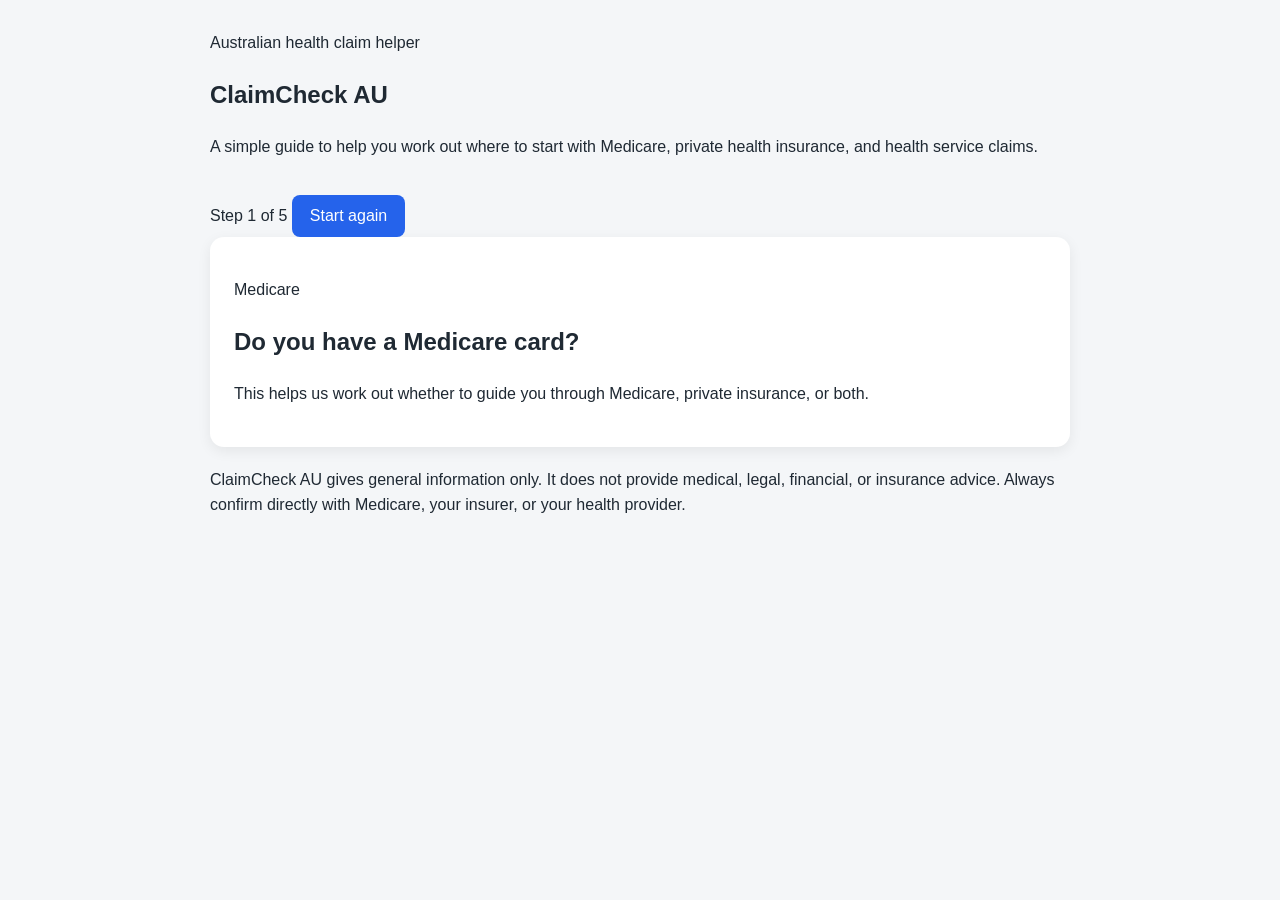
==== index.html @ 20dddccc "Refactor index.html structure and content" ====
<!DOCTYPE html>
<html lang="en">
<head>
  <meta charset="UTF-8" />
  <meta name="viewport" content="width=device-width, initial-scale=1.0" />

  <title>ClaimCheck AU</title>

  <link rel="stylesheet" href="style.css" />
</head>

<body>
  <main class="app">
    <section class="hero">
      <p class="tag">Australian health claim helper</p>
      <h1>ClaimCheck AU</h1>
      <p class="subtext">
        A simple guide to help you work out where to start with Medicare,
        private health insurance, and health service claims.
      </p>
    </section>

    <section class="progress-card">
      <div class="progress-top">
        <span id="stepLabel">Step 1 of 5</span>
        <button id="restartButton" class="text-button" type="button">Start again</button>
      </div>

      <div class="progress-bar">
        <div id="progressFill"></div>
      </div>
    </section>

    <section id="questionCard" class="card">
      <p id="questionEyebrow" class="eyebrow">Medicare</p>
      <h2 id="questionTitle">Do you have a Medicare card?</h2>
      <p id="questionHelp">
        This helps us work out whether to guide you through Medicare, private insurance, or both.
      </p>

      <div id="answerButtons" class="answer-grid"></div>

      <button id="backButton" class="secondary-button hidden" type="button">
        Back
      </button>
    </section>

    <section id="resultCard" class="card result-card hidden"></section>

    <section class="small-print">
      <p>
        ClaimCheck AU gives general information only. It does not provide medical,
        legal, financial, or insurance advice. Always confirm directly with Medicare,
        your insurer, or your health provider.
      </p>
    </section>
  </main>

  <script src="script.js"></script>
</body>
</html>
---- style.css ----
* {
  box-sizing: border-box;
}

body {
  margin: 0;
  font-family: Arial, sans-serif;
  background: #f4f6f8;
  color: #1f2933;
  line-height: 1.6;
}

header {
  background: #0f172a;
  color: white;
  padding: 40px 20px;
  text-align: center;
}

header h1 {
  margin: 0;
  font-size: 42px;
}

header p {
  margin-top: 10px;
  color: #cbd5e1;
}

main {
  max-width: 900px;
  margin: 30px auto;
  padding: 0 20px;
}

.card {
  background: white;
  padding: 24px;
  margin-bottom: 20px;
  border-radius: 14px;
  box-shadow: 0 4px 14px rgba(0, 0, 0, 0.07);
}

label {
  display: block;
  margin-top: 16px;
  font-weight: bold;
}

select {
  width: 100%;
  padding: 12px;
  margin-top: 6px;
  border: 1px solid #cbd5e1;
  border-radius: 8px;
  font-size: 16px;
}

button,
.button-link {
  display: inline-block;
  margin-top: 20px;
  background: #2563eb;
  color: white;
  padding: 12px 18px;
  border: none;
  border-radius: 8px;
  text-decoration: none;
  cursor: pointer;
  font-size: 16px;
}

button:hover,
.button-link:hover {
  background: #1d4ed8;
}

.hidden {
  display: none;
}

.warning {
  border-left: 5px solid #f59e0b;
}

.result-title {
  font-size: 24px;
  margin-top: 0;
}

.next-steps li {
  margin-bottom: 8px;
}

footer {
  text-align: center;
  padding: 20px;
  color: #64748b;
}
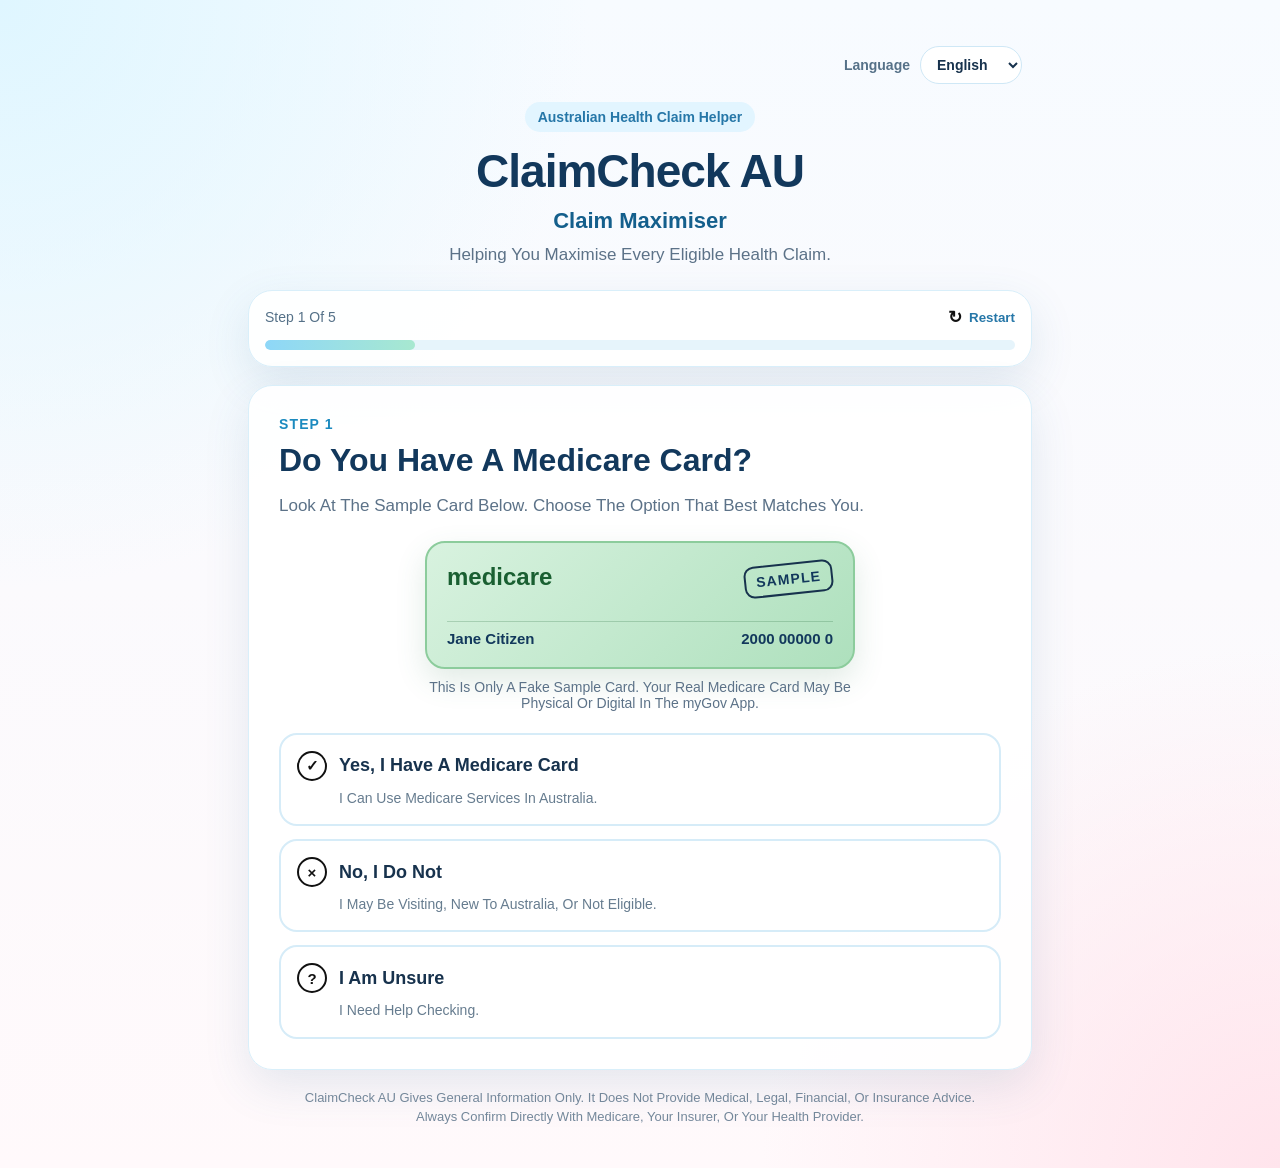
==== commit 38a4b3af: "improve homepage colours and layout" ====
--- a/index.html
+++ b/index.html
@@ -12,46 +12,60 @@
 <body>
   <main class="app">
     <section class="hero">
-      <p class="tag">Australian health claim helper</p>
+      <div class="language-row">
+        <label for="languageSelect" id="languageLabel">Language</label>
+        <select id="languageSelect" aria-label="Choose Language">
+          <option value="en">English</option>
+          <option value="zh">简体中文</option>
+        </select>
+      </div>
+
+      <p id="heroTag" class="tag">Australian Health Claim Helper</p>
       <h1>ClaimCheck AU</h1>
-      <p class="subtext">
-        A simple guide to help you work out where to start with Medicare,
-        private health insurance, and health service claims.
+      <p id="heroSlogan" class="slogan">Claim Maximiser</p>
+      <p id="heroSubtext" class="subtext">
+        Helping You Maximise Every Eligible Health Claim.
       </p>
     </section>
 
     <section class="progress-card">
       <div class="progress-top">
-        <span id="stepLabel">Step 1 of 5</span>
-        <button id="restartButton" class="text-button" type="button">Start again</button>
+        <span id="stepLabel">Step 1 Of 5</span>
+        <button id="restartButton" class="text-button icon-button" type="button">
+          <span class="button-icon" aria-hidden="true">↻</span>
+          <span id="restartText">Restart</span>
+        </button>
       </div>
 
-      <div class="progress-bar">
+      <div class="progress-bar" aria-hidden="true">
         <div id="progressFill"></div>
       </div>
     </section>
 
     <section id="questionCard" class="card">
-      <p id="questionEyebrow" class="eyebrow">Medicare</p>
-      <h2 id="questionTitle">Do you have a Medicare card?</h2>
+      <p id="questionEyebrow" class="eyebrow">Step 1</p>
+      <h2 id="questionTitle">Do You Have A Medicare Card?</h2>
       <p id="questionHelp">
-        This helps us work out whether to guide you through Medicare, private insurance, or both.
+        This Helps Us Work Out Whether To Guide You Through Medicare, Private Insurance, Or Both.
       </p>
+
+      <div id="questionVisual" class="question-visual hidden"></div>
 
       <div id="answerButtons" class="answer-grid"></div>
 
-      <button id="backButton" class="secondary-button hidden" type="button">
-        Back
+      <button id="backButton" class="secondary-button icon-button hidden" type="button">
+        <span class="button-icon" aria-hidden="true">←</span>
+        <span id="backText">Back</span>
       </button>
     </section>
 
     <section id="resultCard" class="card result-card hidden"></section>
 
     <section class="small-print">
-      <p>
-        ClaimCheck AU gives general information only. It does not provide medical,
-        legal, financial, or insurance advice. Always confirm directly with Medicare,
-        your insurer, or your health provider.
+      <p id="smallPrintText">
+        ClaimCheck AU Gives General Information Only. It Does Not Provide Medical,
+        Legal, Financial, Or Insurance Advice. Always Confirm Directly With Medicare,
+        Your Insurer, Or Your Health Provider.
       </p>
     </section>
   </main>
--- a/style.css
+++ b/style.css
@@ -4,96 +4,409 @@
 
 body {
   margin: 0;
-  font-family: Arial, sans-serif;
-  background: #f4f6f8;
-  color: #1f2933;
-  line-height: 1.6;
-}
-
-header {
-  background: #0f172a;
-  color: white;
-  padding: 40px 20px;
+  font-family: Arial, Helvetica, sans-serif;
+  background:
+    radial-gradient(circle at top left, #dff6ff 0, transparent 34%),
+    radial-gradient(circle at bottom right, #ffe4ec 0, transparent 30%),
+    linear-gradient(180deg, #f7fbff 0%, #fff9fb 100%);
+  color: #17324d;
+  min-height: 100vh;
+}
+
+.app {
+  width: 100%;
+  max-width: 820px;
+  margin: 0 auto;
+  padding: 28px 18px;
+}
+
+.hero {
   text-align: center;
-}
-
-header h1 {
+  padding: 18px 10px 22px;
+}
+
+.language-row {
+  display: flex;
+  justify-content: flex-end;
+  align-items: center;
+  gap: 10px;
+  margin-bottom: 18px;
+  color: #557188;
+  font-size: 14px;
+  font-weight: 700;
+}
+
+#languageSelect {
+  border: 1px solid #cfe8f6;
+  border-radius: 999px;
+  background: #ffffff;
+  color: #17324d;
+  padding: 9px 12px;
+  font-size: 14px;
+  font-weight: 700;
+}
+
+.tag {
+  display: inline-block;
+  margin: 0 0 12px;
+  padding: 7px 13px;
+  border-radius: 999px;
+  background: #e2f5ff;
+  color: #2677a8;
+  font-size: 14px;
+  font-weight: 700;
+}
+
+h1 {
   margin: 0;
-  font-size: 42px;
-}
-
-header p {
-  margin-top: 10px;
-  color: #cbd5e1;
-}
-
-main {
-  max-width: 900px;
-  margin: 30px auto;
-  padding: 0 20px;
-}
-
+  font-size: 46px;
+  letter-spacing: -1px;
+  color: #12385c;
+}
+
+.slogan {
+  margin: 10px 0 0;
+  color: #145f8c;
+  font-size: 22px;
+  font-weight: 800;
+}
+
+.subtext {
+  max-width: 580px;
+  margin: 8px auto 0;
+  color: #5c7288;
+  font-size: 17px;
+  line-height: 1.5;
+}
+
+.progress-card,
 .card {
-  background: white;
-  padding: 24px;
-  margin-bottom: 20px;
+  background: rgba(255, 255, 255, 0.94);
+  border: 1px solid #d9effa;
+  border-radius: 24px;
+  box-shadow: 0 16px 45px rgba(55, 112, 145, 0.13);
+}
+
+.progress-card {
+  padding: 16px;
+  margin-bottom: 18px;
+}
+
+.progress-top {
+  display: flex;
+  justify-content: space-between;
+  align-items: center;
+  gap: 12px;
+  margin-bottom: 12px;
+  color: #557188;
+  font-size: 14px;
+}
+
+.progress-bar {
+  width: 100%;
+  height: 10px;
+  border-radius: 999px;
+  background: #e6f4fb;
+  overflow: hidden;
+}
+
+#progressFill {
+  width: 20%;
+  height: 100%;
+  border-radius: 999px;
+  background: linear-gradient(90deg, #8ed7f8, #a7e8d0);
+  transition: width 0.25s ease;
+}
+
+.card {
+  padding: 30px;
+}
+
+.eyebrow {
+  margin: 0 0 10px;
+  color: #1b8abf;
+  font-size: 14px;
+  font-weight: 800;
+  text-transform: uppercase;
+  letter-spacing: 0.08em;
+}
+
+h2 {
+  margin: 0;
+  color: #12385c;
+  font-size: 32px;
+  line-height: 1.18;
+}
+
+#questionHelp {
+  margin: 14px 0 22px;
+  color: #5c7288;
+  font-size: 17px;
+  line-height: 1.5;
+}
+
+.question-visual {
+  margin: 0 0 22px;
+}
+
+.medicare-sample-card {
+  width: 100%;
+  max-width: 430px;
+  margin: 0 auto;
+  padding: 20px;
+  border-radius: 20px;
+  background: linear-gradient(135deg, #d8f2df 0%, #aee0bd 100%);
+  border: 2px solid #8ccc9c;
+  color: #12385c;
+  box-shadow: 0 12px 30px rgba(69, 130, 91, 0.16);
+}
+
+.medicare-card-top {
+  display: flex;
+  justify-content: space-between;
+  align-items: flex-start;
+  gap: 16px;
+  margin-bottom: 26px;
+}
+
+.medicare-card-title {
+  margin: 0;
+  font-size: 24px;
+  font-weight: 900;
+  color: #195f31;
+}
+
+.sample-stamp {
+  border: 2px solid #17324d;
+  border-radius: 10px;
+  padding: 6px 10px;
+  font-size: 14px;
+  font-weight: 900;
+  letter-spacing: 0.08em;
+  transform: rotate(-6deg);
+}
+
+.medicare-card-line {
+  display: flex;
+  justify-content: space-between;
+  gap: 16px;
+  padding-top: 8px;
+  border-top: 1px solid rgba(25, 95, 49, 0.22);
+  font-size: 15px;
+  font-weight: 800;
+}
+
+.visual-caption {
+  max-width: 430px;
+  margin: 10px auto 0;
+  color: #5c7288;
+  font-size: 14px;
+  text-align: center;
+}
+
+.answer-grid {
+  display: grid;
+  gap: 13px;
+}
+
+.answer-button {
+  width: 100%;
+  border: 2px solid #d6ecf8;
+  background: #ffffff;
+  color: #17324d;
+  padding: 16px;
+  border-radius: 18px;
+  font-size: 18px;
+  font-weight: 800;
+  text-align: left;
+  cursor: pointer;
+  transition: transform 0.15s ease, border-color 0.15s ease, background 0.15s ease;
+}
+
+.answer-button:hover {
+  transform: translateY(-1px);
+  border-color: #8ed7f8;
+  background: #f0fbff;
+}
+
+.answer-main {
+  display: flex;
+  align-items: center;
+  gap: 12px;
+}
+
+.answer-detail {
+  display: block;
+  margin: 7px 0 0 42px;
+  color: #667c8f;
+  font-size: 14px;
+  font-weight: 400;
+  line-height: 1.45;
+}
+
+.icon-circle,
+.logo-badge {
+  flex: 0 0 auto;
+  display: inline-flex;
+  align-items: center;
+  justify-content: center;
+  width: 30px;
+  height: 30px;
+  border: 2px solid #111111;
+  border-radius: 999px;
+  color: #111111;
+  background: #ffffff;
+  font-size: 15px;
+  font-weight: 900;
+  line-height: 1;
+}
+
+.logo-badge {
+  width: 42px;
+  border-radius: 12px;
+  font-size: 12px;
+  letter-spacing: 0.02em;
+}
+
+.secondary-button,
+.text-button,
+.primary-link {
+  border: none;
+  cursor: pointer;
+  font-weight: 800;
+}
+
+.icon-button {
+  display: inline-flex;
+  align-items: center;
+  gap: 7px;
+}
+
+.button-icon {
+  color: #111111;
+  font-size: 17px;
+  font-weight: 900;
+}
+
+.secondary-button {
+  margin-top: 22px;
+  padding: 12px 18px;
   border-radius: 14px;
-  box-shadow: 0 4px 14px rgba(0, 0, 0, 0.07);
-}
-
-label {
-  display: block;
-  margin-top: 16px;
-  font-weight: bold;
-}
-
-select {
-  width: 100%;
-  padding: 12px;
-  margin-top: 6px;
-  border: 1px solid #cbd5e1;
-  border-radius: 8px;
-  font-size: 16px;
-}
-
-button,
-.button-link {
-  display: inline-block;
+  background: #eef8fd;
+  color: #2677a8;
+}
+
+.text-button {
+  background: transparent;
+  color: #2677a8;
+  padding: 0;
+}
+
+.result-card h2 {
+  margin-bottom: 12px;
+}
+
+.result-card h3 {
+  margin-top: 24px;
+  color: #12385c;
+}
+
+.result-card p {
+  color: #526b82;
+  font-size: 17px;
+  line-height: 1.5;
+}
+
+.result-list {
+  padding-left: 20px;
+  color: #526b82;
+  font-size: 17px;
+  line-height: 1.5;
+}
+
+.result-list li {
+  margin-bottom: 9px;
+}
+
+.primary-link {
+  display: inline-flex;
+  align-items: center;
+  gap: 8px;
+  margin-top: 12px;
+  padding: 14px 18px;
+  border-radius: 14px;
+  background: #ffccd9;
+  color: #7a2038;
+  text-decoration: none;
+}
+
+.primary-link.blue {
+  background: #d9f2ff;
+  color: #155d85;
+}
+
+.primary-link.green {
+  background: #dff8ec;
+  color: #176742;
+}
+
+.notice {
   margin-top: 20px;
-  background: #2563eb;
-  color: white;
-  padding: 12px 18px;
-  border: none;
-  border-radius: 8px;
-  text-decoration: none;
-  cursor: pointer;
-  font-size: 16px;
-}
-
-button:hover,
-.button-link:hover {
-  background: #1d4ed8;
+  padding: 16px;
+  border-radius: 16px;
+  background: #fff7dc;
+  color: #725d13;
+  line-height: 1.5;
+}
+
+.notice strong {
+  color: #594707;
 }
 
 .hidden {
   display: none;
 }
 
-.warning {
-  border-left: 5px solid #f59e0b;
-}
-
-.result-title {
-  font-size: 24px;
-  margin-top: 0;
-}
-
-.next-steps li {
-  margin-bottom: 8px;
-}
-
-footer {
+.small-print {
+  max-width: 680px;
+  margin: 18px auto 0;
   text-align: center;
-  padding: 20px;
-  color: #64748b;
-}
+  color: #73879a;
+  font-size: 13px;
+  line-height: 1.5;
+}
+
+@media (max-width: 560px) {
+  .app {
+    padding: 20px 14px;
+  }
+
+  .language-row {
+    justify-content: center;
+  }
+
+  h1 {
+    font-size: 36px;
+  }
+
+  h2 {
+    font-size: 27px;
+  }
+
+  .card {
+    padding: 24px;
+  }
+
+  .answer-button {
+    font-size: 16px;
+  }
+
+  .answer-detail {
+    margin-left: 0;
+  }
+
+  .medicare-card-line {
+    flex-direction: column;
+    gap: 6px;
+  }
+}
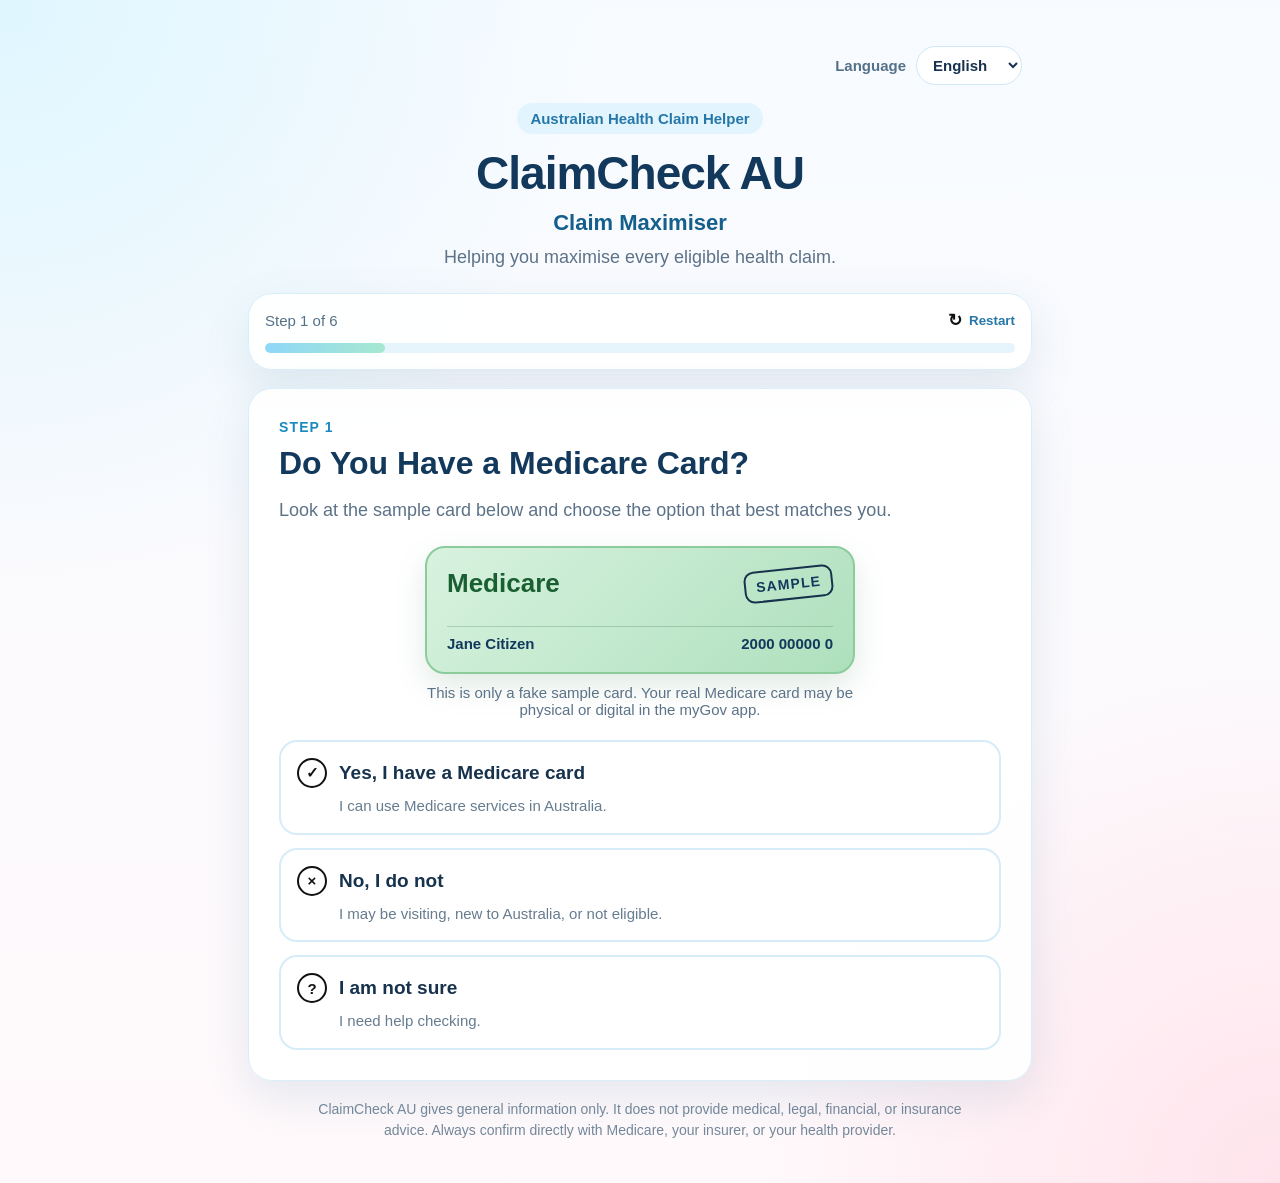
==== commit bc278f37: "Version 4 - Corrected Images" ====
--- a/index.html
+++ b/index.html
@@ -14,9 +14,13 @@
     <section class="hero">
       <div class="language-row">
         <label for="languageSelect" id="languageLabel">Language</label>
-        <select id="languageSelect" aria-label="Choose Language">
+        <select id="languageSelect" aria-label="Choose language">
           <option value="en">English</option>
-          <option value="zh">简体中文</option>
+          <option value="zhHans">简体中文</option>
+          <option value="zhHant">繁體中文</option>
+          <option value="ar">العربية</option>
+          <option value="tr">Türkçe</option>
+          <option value="hi">हिन्दी</option>
         </select>
       </div>
 
@@ -24,13 +28,13 @@
       <h1>ClaimCheck AU</h1>
       <p id="heroSlogan" class="slogan">Claim Maximiser</p>
       <p id="heroSubtext" class="subtext">
-        Helping You Maximise Every Eligible Health Claim.
+        Helping you maximise every eligible health claim.
       </p>
     </section>
 
     <section class="progress-card">
       <div class="progress-top">
-        <span id="stepLabel">Step 1 Of 5</span>
+        <span id="stepLabel">Step 1 of 6</span>
         <button id="restartButton" class="text-button icon-button" type="button">
           <span class="button-icon" aria-hidden="true">↻</span>
           <span id="restartText">Restart</span>
@@ -44,9 +48,9 @@
 
     <section id="questionCard" class="card">
       <p id="questionEyebrow" class="eyebrow">Step 1</p>
-      <h2 id="questionTitle">Do You Have A Medicare Card?</h2>
+      <h2 id="questionTitle">Do You Have a Medicare Card?</h2>
       <p id="questionHelp">
-        This Helps Us Work Out Whether To Guide You Through Medicare, Private Insurance, Or Both.
+        Look at the sample card below and choose the option that best matches you.
       </p>
 
       <div id="questionVisual" class="question-visual hidden"></div>
@@ -63,9 +67,9 @@
 
     <section class="small-print">
       <p id="smallPrintText">
-        ClaimCheck AU Gives General Information Only. It Does Not Provide Medical,
-        Legal, Financial, Or Insurance Advice. Always Confirm Directly With Medicare,
-        Your Insurer, Or Your Health Provider.
+        ClaimCheck AU gives general information only. It does not provide medical,
+        legal, financial, or insurance advice. Always confirm directly with Medicare,
+        your insurer, or your health provider.
       </p>
     </section>
   </main>
--- a/style.css
+++ b/style.css
@@ -4,7 +4,7 @@
 
 body {
   margin: 0;
-  font-family: Arial, Helvetica, sans-serif;
+  font-family: Calibri, Arial, Helvetica, sans-serif;
   background:
     radial-gradient(circle at top left, #dff6ff 0, transparent 34%),
     radial-gradient(circle at bottom right, #ffe4ec 0, transparent 30%),
@@ -13,6 +13,10 @@
   min-height: 100vh;
 }
 
+body.rtl {
+  direction: rtl;
+}
+
 .app {
   width: 100%;
   max-width: 820px;
@@ -32,8 +36,12 @@
   gap: 10px;
   margin-bottom: 18px;
   color: #557188;
-  font-size: 14px;
+  font-size: 15px;
   font-weight: 700;
+}
+
+body.rtl .language-row {
+  justify-content: flex-start;
 }
 
 #languageSelect {
@@ -42,8 +50,9 @@
   background: #ffffff;
   color: #17324d;
   padding: 9px 12px;
-  font-size: 14px;
+  font-size: 15px;
   font-weight: 700;
+  font-family: Calibri, Arial, Helvetica, sans-serif;
 }
 
 .tag {
@@ -53,7 +62,7 @@
   border-radius: 999px;
   background: #e2f5ff;
   color: #2677a8;
-  font-size: 14px;
+  font-size: 15px;
   font-weight: 700;
 }
 
@@ -75,7 +84,7 @@
   max-width: 580px;
   margin: 8px auto 0;
   color: #5c7288;
-  font-size: 17px;
+  font-size: 18px;
   line-height: 1.5;
 }
 
@@ -99,7 +108,7 @@
   gap: 12px;
   margin-bottom: 12px;
   color: #557188;
-  font-size: 14px;
+  font-size: 15px;
 }
 
 .progress-bar {
@@ -111,7 +120,7 @@
 }
 
 #progressFill {
-  width: 20%;
+  width: 16%;
   height: 100%;
   border-radius: 999px;
   background: linear-gradient(90deg, #8ed7f8, #a7e8d0);
@@ -141,7 +150,7 @@
 #questionHelp {
   margin: 14px 0 22px;
   color: #5c7288;
-  font-size: 17px;
+  font-size: 18px;
   line-height: 1.5;
 }
 
@@ -171,7 +180,7 @@
 
 .medicare-card-title {
   margin: 0;
-  font-size: 24px;
+  font-size: 26px;
   font-weight: 900;
   color: #195f31;
 }
@@ -200,7 +209,7 @@
   max-width: 430px;
   margin: 10px auto 0;
   color: #5c7288;
-  font-size: 14px;
+  font-size: 15px;
   text-align: center;
 }
 
@@ -216,11 +225,16 @@
   color: #17324d;
   padding: 16px;
   border-radius: 18px;
-  font-size: 18px;
+  font-size: 19px;
   font-weight: 800;
   text-align: left;
   cursor: pointer;
+  font-family: Calibri, Arial, Helvetica, sans-serif;
   transition: transform 0.15s ease, border-color 0.15s ease, background 0.15s ease;
+}
+
+body.rtl .answer-button {
+  text-align: right;
 }
 
 .answer-button:hover {
@@ -235,17 +249,25 @@
   gap: 12px;
 }
 
+body.rtl .answer-main {
+  flex-direction: row-reverse;
+}
+
 .answer-detail {
   display: block;
   margin: 7px 0 0 42px;
   color: #667c8f;
-  font-size: 14px;
+  font-size: 15px;
   font-weight: 400;
   line-height: 1.45;
 }
 
+body.rtl .answer-detail {
+  margin: 7px 42px 0 0;
+}
+
 .icon-circle,
-.logo-badge {
+.logo-fallback {
   flex: 0 0 auto;
   display: inline-flex;
   align-items: center;
@@ -261,9 +283,31 @@
   line-height: 1;
 }
 
-.logo-badge {
-  width: 42px;
+.logo-wrap {
+  flex: 0 0 auto;
+  width: 64px;
+  height: 40px;
+  border: 1px solid #111111;
   border-radius: 12px;
+  background: #ffffff;
+  display: inline-flex;
+  align-items: center;
+  justify-content: center;
+  overflow: hidden;
+}
+
+.insurer-logo {
+  max-width: 54px;
+  max-height: 28px;
+  object-fit: contain;
+  display: block;
+}
+
+.logo-fallback {
+  width: 100%;
+  height: 100%;
+  border: none;
+  border-radius: 0;
   font-size: 12px;
   letter-spacing: 0.02em;
 }
@@ -274,6 +318,7 @@
   border: none;
   cursor: pointer;
   font-weight: 800;
+  font-family: Calibri, Arial, Helvetica, sans-serif;
 }
 
 .icon-button {
@@ -313,15 +358,20 @@
 
 .result-card p {
   color: #526b82;
-  font-size: 17px;
+  font-size: 18px;
   line-height: 1.5;
 }
 
 .result-list {
   padding-left: 20px;
   color: #526b82;
-  font-size: 17px;
-  line-height: 1.5;
+  font-size: 18px;
+  line-height: 1.5;
+}
+
+body.rtl .result-list {
+  padding-left: 0;
+  padding-right: 20px;
 }
 
 .result-list li {
@@ -357,6 +407,7 @@
   background: #fff7dc;
   color: #725d13;
   line-height: 1.5;
+  font-size: 17px;
 }
 
 .notice strong {
@@ -372,7 +423,7 @@
   margin: 18px auto 0;
   text-align: center;
   color: #73879a;
-  font-size: 13px;
+  font-size: 14px;
   line-height: 1.5;
 }
 
@@ -385,6 +436,10 @@
     justify-content: center;
   }
 
+  body.rtl .language-row {
+    justify-content: center;
+  }
+
   h1 {
     font-size: 36px;
   }
@@ -398,11 +453,13 @@
   }
 
   .answer-button {
-    font-size: 16px;
-  }
-
-  .answer-detail {
+    font-size: 17px;
+  }
+
+  .answer-detail,
+  body.rtl .answer-detail {
     margin-left: 0;
+    margin-right: 0;
   }
 
   .medicare-card-line {
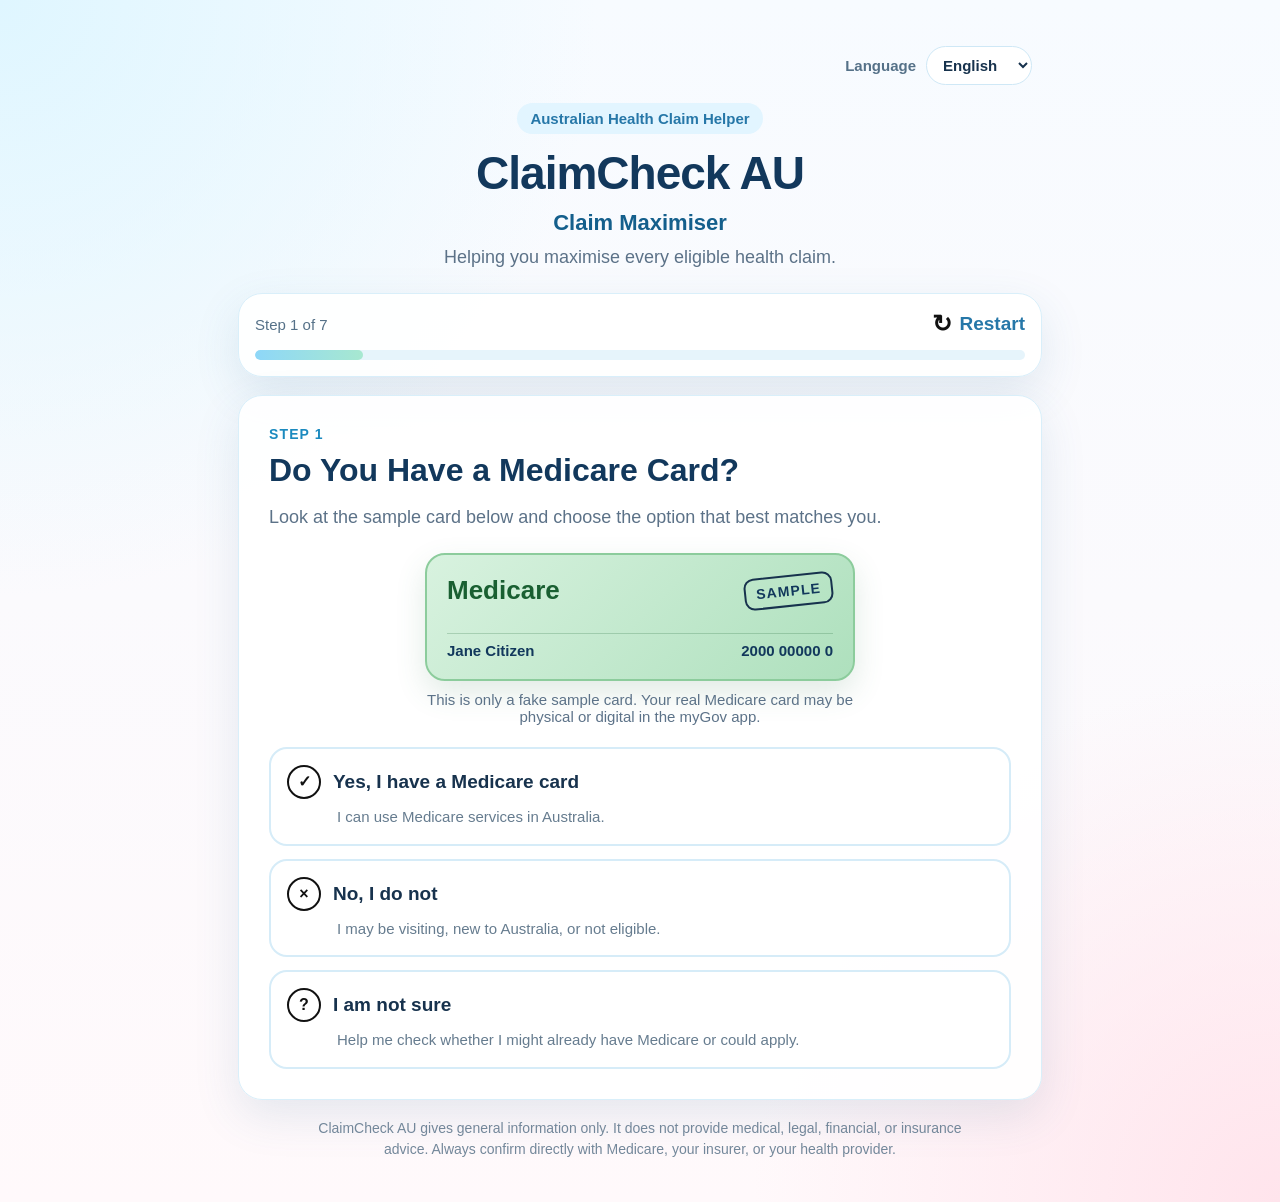
==== commit de5b7085: "Fix claim helper flow and translation logic" ====
--- a/index.html
+++ b/index.html
@@ -34,7 +34,7 @@
 
     <section class="progress-card">
       <div class="progress-top">
-        <span id="stepLabel">Step 1 of 6</span>
+        <span id="stepLabel">Step 1 of 7</span>
         <button id="restartButton" class="text-button icon-button" type="button">
           <span class="button-icon" aria-hidden="true">↻</span>
           <span id="restartText">Restart</span>
@@ -54,7 +54,6 @@
       </p>
 
       <div id="questionVisual" class="question-visual hidden"></div>
-
       <div id="answerButtons" class="answer-grid"></div>
 
       <button id="backButton" class="secondary-button icon-button hidden" type="button">
--- a/style.css
+++ b/style.css
@@ -19,7 +19,7 @@
 
 .app {
   width: 100%;
-  max-width: 820px;
+  max-width: 840px;
   margin: 0 auto;
   padding: 28px 18px;
 }
@@ -120,7 +120,7 @@
 }
 
 #progressFill {
-  width: 16%;
+  width: 14%;
   height: 100%;
   border-radius: 999px;
   background: linear-gradient(90deg, #8ed7f8, #a7e8d0);
@@ -255,7 +255,7 @@
 
 .answer-detail {
   display: block;
-  margin: 7px 0 0 42px;
+  margin: 7px 0 0 50px;
   color: #667c8f;
   font-size: 15px;
   font-weight: 400;
@@ -263,7 +263,7 @@
 }
 
 body.rtl .answer-detail {
-  margin: 7px 42px 0 0;
+  margin: 7px 50px 0 0;
 }
 
 .icon-circle,
@@ -272,21 +272,22 @@
   display: inline-flex;
   align-items: center;
   justify-content: center;
-  width: 30px;
-  height: 30px;
+  width: 34px;
+  height: 34px;
   border: 2px solid #111111;
   border-radius: 999px;
   color: #111111;
   background: #ffffff;
-  font-size: 15px;
+  font-size: 16px;
   font-weight: 900;
   line-height: 1;
 }
 
-.logo-wrap {
+.logo-wrap,
+.service-icon-wrap {
   flex: 0 0 auto;
-  width: 64px;
-  height: 40px;
+  width: 72px;
+  height: 44px;
   border: 1px solid #111111;
   border-radius: 12px;
   background: #ffffff;
@@ -296,9 +297,22 @@
   overflow: hidden;
 }
 
+.service-icon-wrap {
+  width: 44px;
+  height: 44px;
+  border-radius: 999px;
+}
+
 .insurer-logo {
-  max-width: 54px;
-  max-height: 28px;
+  max-width: 62px;
+  max-height: 32px;
+  object-fit: contain;
+  display: block;
+}
+
+.service-icon-img {
+  width: 28px;
+  height: 28px;
   object-fit: contain;
   display: block;
 }
@@ -312,6 +326,11 @@
   letter-spacing: 0.02em;
 }
 
+.service-icon-wrap .logo-fallback {
+  border-radius: 999px;
+  font-size: 16px;
+}
+
 .secondary-button,
 .text-button,
 .primary-link {
@@ -324,27 +343,29 @@
 .icon-button {
   display: inline-flex;
   align-items: center;
-  gap: 7px;
+  gap: 8px;
 }
 
 .button-icon {
   color: #111111;
-  font-size: 17px;
+  font-size: 24px;
   font-weight: 900;
 }
 
 .secondary-button {
   margin-top: 22px;
-  padding: 12px 18px;
+  padding: 13px 20px;
   border-radius: 14px;
   background: #eef8fd;
   color: #2677a8;
+  font-size: 20px;
 }
 
 .text-button {
   background: transparent;
   color: #2677a8;
   padding: 0;
+  font-size: 19px;
 }
 
 .result-card h2 {
@@ -388,6 +409,7 @@
   background: #ffccd9;
   color: #7a2038;
   text-decoration: none;
+  font-size: 18px;
 }
 
 .primary-link.blue {
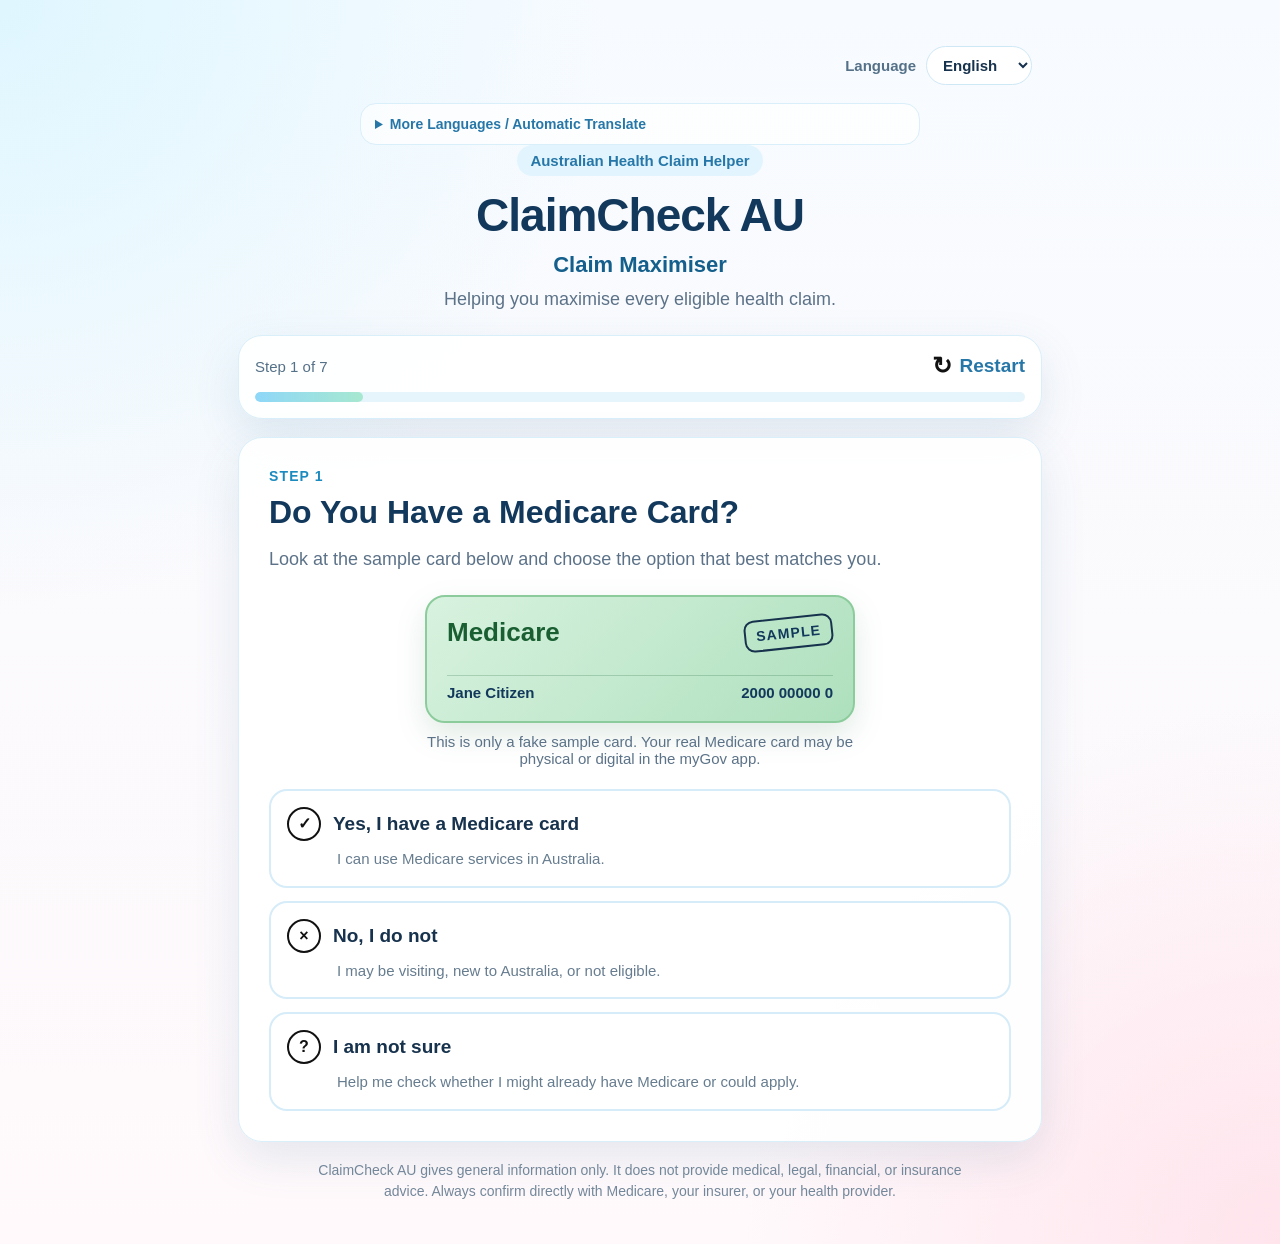
==== commit 79baf009: "Add health service icons and update claim helper" ====
--- a/index.html
+++ b/index.html
@@ -23,6 +23,14 @@
           <option value="hi">हिन्दी</option>
         </select>
       </div>
+
+      <details class="auto-translate-box">
+        <summary>More Languages / Automatic Translate</summary>
+        <div id="googleTranslateElement" class="google-translate-element"></div>
+        <p class="auto-translate-note">
+          Optional. This uses Google's website translation widget for extra languages. For important health guidance, always confirm with the official link.
+        </p>
+      </details>
 
       <p id="heroTag" class="tag">Australian Health Claim Helper</p>
       <h1>ClaimCheck AU</h1>
@@ -74,5 +82,20 @@
   </main>
 
   <script src="script.js"></script>
+  <script>
+    function googleTranslateElementInit() {
+      if (window.google && window.google.translate) {
+        new window.google.translate.TranslateElement(
+          {
+            pageLanguage: "en",
+            includedLanguages: "en,zh-CN,zh-TW,ar,tr,hi,vi,ko,el,it,es,fr,id,ms,th,ja",
+            layout: window.google.translate.TranslateElement.InlineLayout.SIMPLE
+          },
+          "googleTranslateElement"
+        );
+      }
+    }
+  </script>
+  <script src="https://translate.google.com/translate_a/element.js?cb=googleTranslateElementInit"></script>
 </body>
 </html>
--- a/style.css
+++ b/style.css
@@ -489,3 +489,64 @@
     gap: 6px;
   }
 }
+
+.flag-wrap {
+  flex: 0 0 auto;
+  width: 56px;
+  height: 38px;
+  border: 1px solid #111111;
+  border-radius: 10px;
+  background: #ffffff;
+  display: inline-flex;
+  align-items: center;
+  justify-content: center;
+  overflow: hidden;
+}
+
+.flag-icon-img {
+  width: 100%;
+  height: 100%;
+  object-fit: cover;
+  display: block;
+}
+
+.flag-wrap .logo-fallback {
+  font-size: 13px;
+}
+
+.result-actions {
+  margin-top: 24px;
+}
+
+.auto-translate-box {
+  max-width: 560px;
+  margin: 14px auto 0;
+  padding: 12px 14px;
+  border: 1px solid #d9effa;
+  border-radius: 16px;
+  background: rgba(255, 255, 255, 0.72);
+  color: #557188;
+  font-size: 14px;
+  text-align: left;
+}
+
+body.rtl .auto-translate-box {
+  text-align: right;
+}
+
+.auto-translate-box summary {
+  cursor: pointer;
+  font-weight: 800;
+  color: #2677a8;
+}
+
+.google-translate-element {
+  margin-top: 10px;
+}
+
+.auto-translate-note {
+  margin: 8px 0 0;
+  color: #73879a;
+  font-size: 13px;
+  line-height: 1.35;
+}
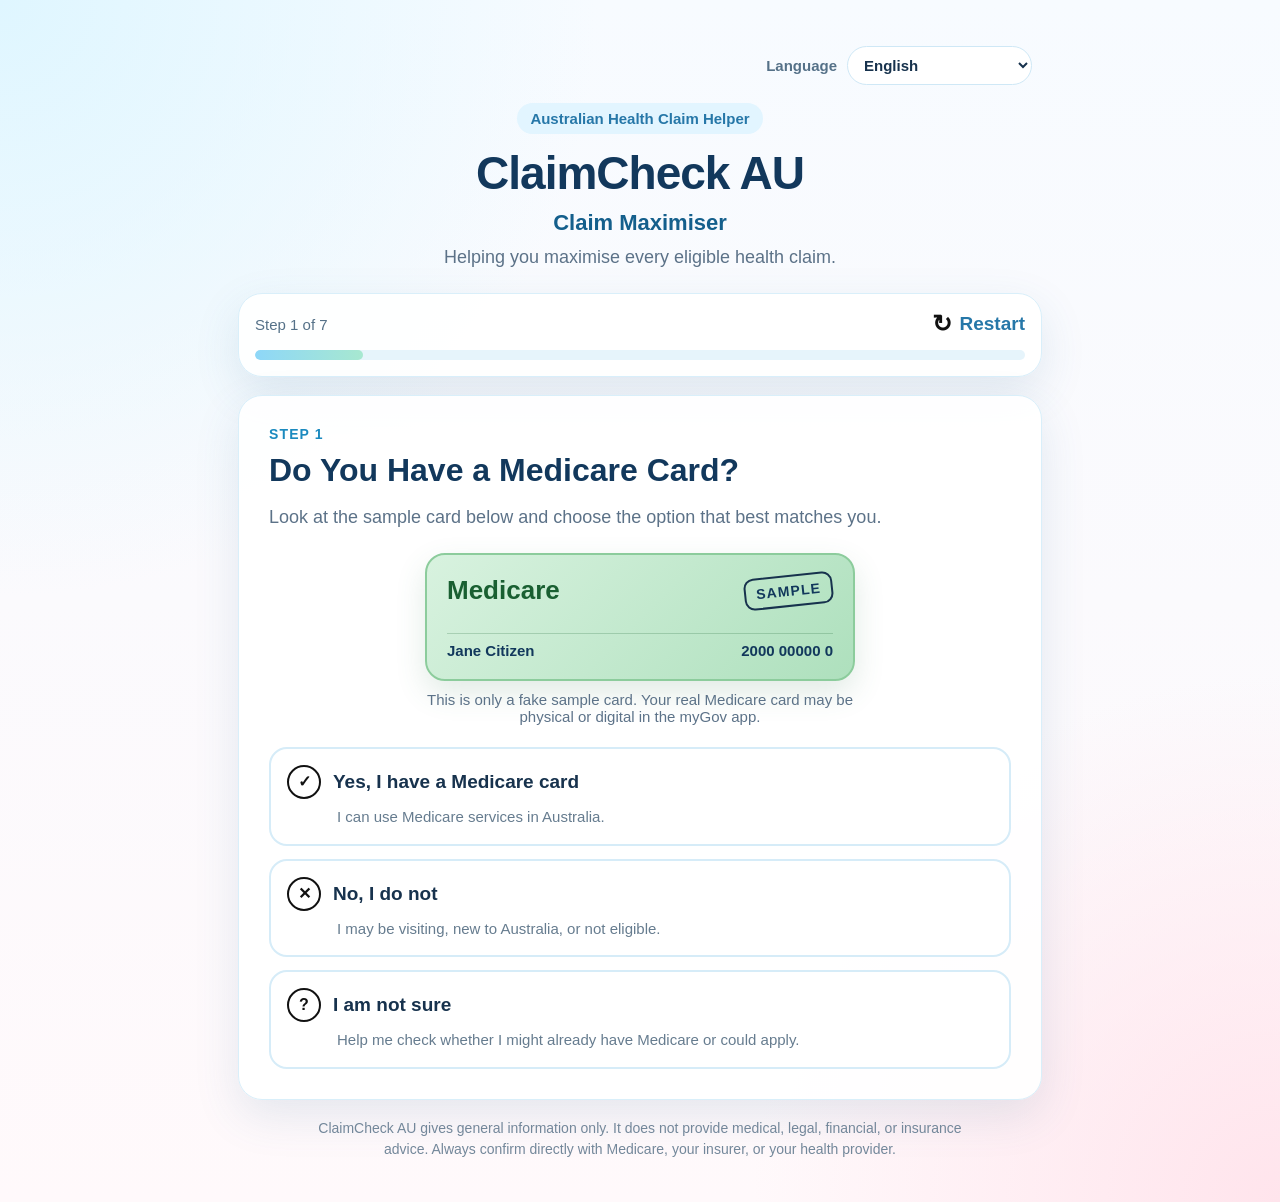
==== commit b7c43d15: "added more languages with google translate" ====
--- a/index.html
+++ b/index.html
@@ -16,21 +16,35 @@
         <label for="languageSelect" id="languageLabel">Language</label>
         <select id="languageSelect" aria-label="Choose language">
           <option value="en">English</option>
-          <option value="zhHans">简体中文</option>
-          <option value="zhHant">繁體中文</option>
-          <option value="ar">العربية</option>
-          <option value="tr">Türkçe</option>
-          <option value="hi">हिन्दी</option>
+          <option value="zh-CN">Simplified Chinese</option>
+          <option value="zh-TW">Traditional Chinese</option>
+          <option value="ar">Arabic</option>
+          <option value="tr">Turkish</option>
+          <option value="hi">Hindi</option>
+          <option value="pa">Punjabi</option>
+          <option value="ta">Tamil</option>
+          <option value="bn">Bengali</option>
+          <option value="ur">Urdu</option>
+          <option value="vi">Vietnamese</option>
+          <option value="fr">French</option>
+          <option value="es">Spanish</option>
+          <option value="ja">Japanese</option>
+          <option value="ko">Korean</option>
+          <option value="el">Greek</option>
+          <option value="it">Italian</option>
+          <option value="de">German</option>
+          <option value="pt">Portuguese</option>
+          <option value="id">Indonesian</option>
+          <option value="ms">Malay</option>
+          <option value="th">Thai</option>
+          <option value="tl">Filipino</option>
+          <option value="fa">Persian</option>
+          <option value="ru">Russian</option>
+          <option value="pl">Polish</option>
+          <option value="uk">Ukrainian</option>
         </select>
+        <div id="googleTranslateElement" class="google-translate-holder" aria-hidden="true"></div>
       </div>
-
-      <details class="auto-translate-box">
-        <summary>More Languages / Automatic Translate</summary>
-        <div id="googleTranslateElement" class="google-translate-element"></div>
-        <p class="auto-translate-note">
-          Optional. This uses Google's website translation widget for extra languages. For important health guidance, always confirm with the official link.
-        </p>
-      </details>
 
       <p id="heroTag" class="tag">Australian Health Claim Helper</p>
       <h1>ClaimCheck AU</h1>
@@ -82,20 +96,6 @@
   </main>
 
   <script src="script.js"></script>
-  <script>
-    function googleTranslateElementInit() {
-      if (window.google && window.google.translate) {
-        new window.google.translate.TranslateElement(
-          {
-            pageLanguage: "en",
-            includedLanguages: "en,zh-CN,zh-TW,ar,tr,hi,vi,ko,el,it,es,fr,id,ms,th,ja",
-            layout: window.google.translate.TranslateElement.InlineLayout.SIMPLE
-          },
-          "googleTranslateElement"
-        );
-      }
-    }
-  </script>
   <script src="https://translate.google.com/translate_a/element.js?cb=googleTranslateElementInit"></script>
 </body>
 </html>
--- a/style.css
+++ b/style.css
@@ -550,3 +550,22 @@
   font-size: 13px;
   line-height: 1.35;
 }
+
+.google-translate-holder {
+  position: absolute;
+  left: -9999px;
+  top: auto;
+  width: 1px;
+  height: 1px;
+  overflow: hidden;
+}
+
+.goog-te-banner-frame,
+.goog-te-balloon-frame,
+#goog-gt-tt {
+  display: none !important;
+}
+
+body {
+  top: 0 !important;
+}
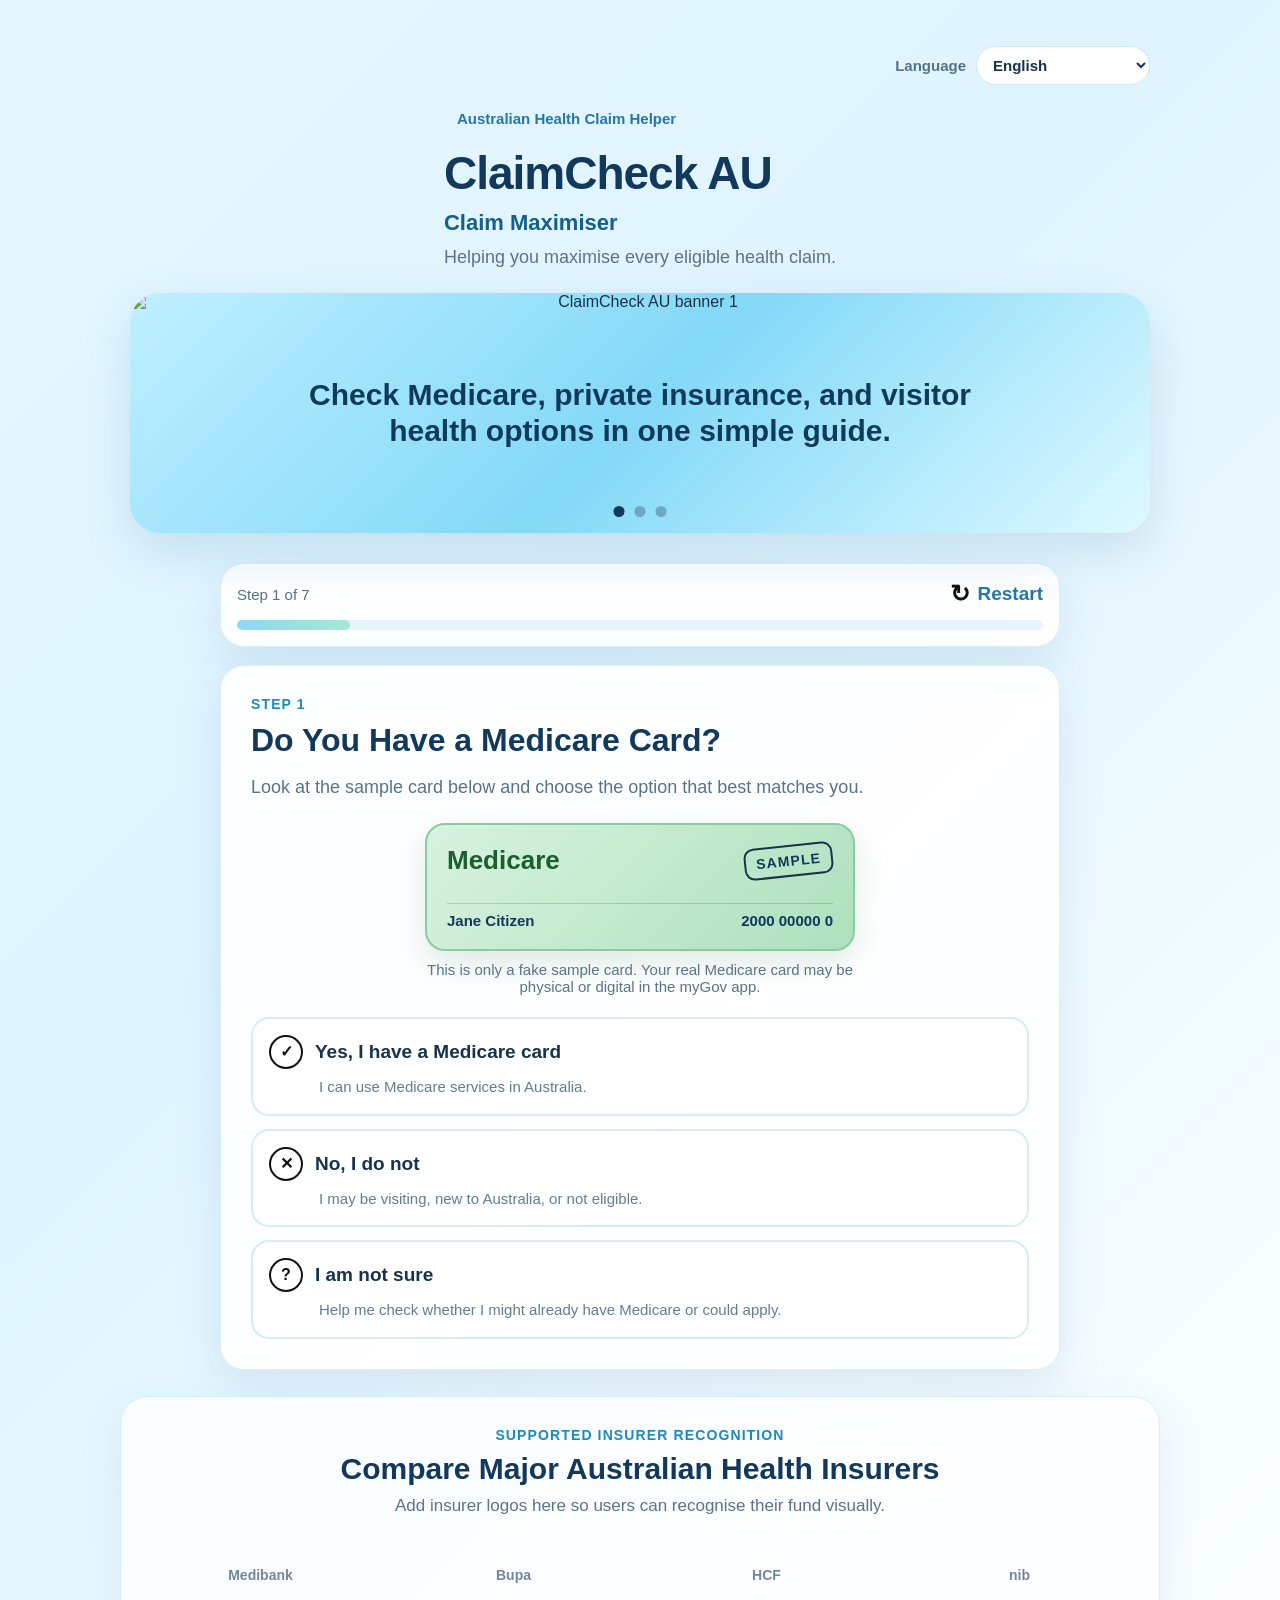
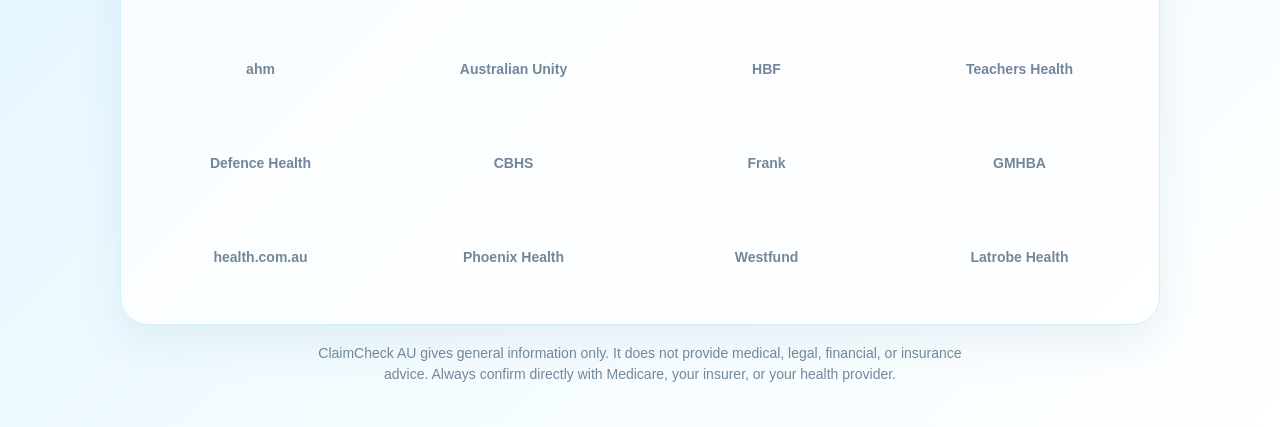
==== commit e3bf4279: "Update translation banners logos and visual styling" ====
--- a/index.html
+++ b/index.html
@@ -6,52 +6,93 @@
 
   <title>ClaimCheck AU</title>
 
+  <link rel="icon" type="image/png" href="assets/brand/favicon.png" />
   <link rel="stylesheet" href="style.css" />
 </head>
 
 <body>
   <main class="app">
     <section class="hero">
-      <div class="language-row">
+      <div class="language-row notranslate" translate="no">
         <label for="languageSelect" id="languageLabel">Language</label>
         <select id="languageSelect" aria-label="Choose language">
           <option value="en">English</option>
-          <option value="zh-CN">Simplified Chinese</option>
-          <option value="zh-TW">Traditional Chinese</option>
-          <option value="ar">Arabic</option>
-          <option value="tr">Turkish</option>
-          <option value="hi">Hindi</option>
-          <option value="pa">Punjabi</option>
-          <option value="ta">Tamil</option>
-          <option value="bn">Bengali</option>
-          <option value="ur">Urdu</option>
-          <option value="vi">Vietnamese</option>
-          <option value="fr">French</option>
-          <option value="es">Spanish</option>
-          <option value="ja">Japanese</option>
-          <option value="ko">Korean</option>
-          <option value="el">Greek</option>
-          <option value="it">Italian</option>
-          <option value="de">German</option>
-          <option value="pt">Portuguese</option>
-          <option value="id">Indonesian</option>
-          <option value="ms">Malay</option>
-          <option value="th">Thai</option>
+          <option value="zh-CN">简体中文</option>
+          <option value="zh-TW">繁體中文</option>
+          <option value="ar">العربية</option>
+          <option value="tr">Türkçe</option>
+          <option value="hi">हिन्दी</option>
+          <option value="pa">ਪੰਜਾਬੀ</option>
+          <option value="ta">தமிழ்</option>
+          <option value="bn">বাংলা</option>
+          <option value="ur">اردو</option>
+          <option value="vi">Tiếng Việt</option>
+          <option value="fr">Français</option>
+          <option value="es">Español</option>
+          <option value="ja">日本語</option>
+          <option value="ko">한국어</option>
+          <option value="el">Ελληνικά</option>
+          <option value="it">Italiano</option>
+          <option value="de">Deutsch</option>
+          <option value="pt">Português</option>
+          <option value="id">Bahasa Indonesia</option>
+          <option value="ms">Bahasa Melayu</option>
+          <option value="th">ไทย</option>
           <option value="tl">Filipino</option>
-          <option value="fa">Persian</option>
-          <option value="ru">Russian</option>
-          <option value="pl">Polish</option>
-          <option value="uk">Ukrainian</option>
+          <option value="fa">فارسی</option>
+          <option value="ru">Русский</option>
+          <option value="pl">Polski</option>
+          <option value="uk">Українська</option>
+          <option value="ne">नेपाली</option>
+          <option value="gu">ગુજરાતી</option>
+          <option value="mr">मराठी</option>
         </select>
-        <div id="googleTranslateElement" class="google-translate-holder" aria-hidden="true"></div>
+        <div id="googleTranslateElement" class="google-translate-holder notranslate" translate="no" aria-hidden="true"></div>
       </div>
 
-      <p id="heroTag" class="tag">Australian Health Claim Helper</p>
-      <h1>ClaimCheck AU</h1>
-      <p id="heroSlogan" class="slogan">Claim Maximiser</p>
-      <p id="heroSubtext" class="subtext">
-        Helping you maximise every eligible health claim.
-      </p>
+      <div class="brand-line">
+        <img
+          class="brand-logo notranslate"
+          src="assets/brand/claimcheck-logo.png"
+          alt="ClaimCheck AU logo"
+          onerror="this.style.display='none';"
+          translate="no"
+        />
+        <div class="brand-copy">
+          <p id="heroTag" class="tag">Australian Health Claim Helper</p>
+          <h1 class="notranslate" translate="no">ClaimCheck AU</h1>
+          <p id="heroSlogan" class="slogan">Claim Maximiser</p>
+          <p id="heroSubtext" class="subtext">
+            Helping you maximise every eligible health claim.
+          </p>
+        </div>
+      </div>
+
+      <section class="banner-carousel" aria-label="ClaimCheck AU information banners">
+        <article class="banner-slide active">
+          <img src="assets/banners/banner-1.png" alt="ClaimCheck AU banner 1" onerror="this.classList.add('hidden');" />
+          <div class="banner-fallback">
+            <p>Check Medicare, private insurance, and visitor health options in one simple guide.</p>
+          </div>
+        </article>
+        <article class="banner-slide">
+          <img src="assets/banners/banner-2.png" alt="ClaimCheck AU banner 2" onerror="this.classList.add('hidden');" />
+          <div class="banner-fallback">
+            <p>Know the likely claim pathway before booking or paying for a health service.</p>
+          </div>
+        </article>
+        <article class="banner-slide">
+          <img src="assets/banners/banner-3.png" alt="ClaimCheck AU banner 3" onerror="this.classList.add('hidden');" />
+          <div class="banner-fallback">
+            <p>Built for clear, simple health claim guidance in Australia.</p>
+          </div>
+        </article>
+        <div class="banner-dots notranslate" translate="no" aria-hidden="true">
+          <button class="banner-dot active" type="button" data-slide="0"></button>
+          <button class="banner-dot" type="button" data-slide="1"></button>
+          <button class="banner-dot" type="button" data-slide="2"></button>
+        </div>
+      </section>
     </section>
 
     <section class="progress-card">
@@ -86,6 +127,33 @@
 
     <section id="resultCard" class="card result-card hidden"></section>
 
+
+    <section class="insurer-logo-wall" aria-label="Australian health insurer logo wall">
+      <p class="logo-wall-eyebrow">Supported Insurer Recognition</p>
+      <h2>Compare Major Australian Health Insurers</h2>
+      <p class="logo-wall-note">
+        Add insurer logos here so users can recognise their fund visually.
+      </p>
+      <div class="logo-wall-grid notranslate" translate="no">
+        <div class="wall-logo"><img src="assets/health-insurers/medibank.png" alt="Medibank logo" onerror="this.parentElement.classList.add('missing');" /><span>Medibank</span></div>
+        <div class="wall-logo"><img src="assets/health-insurers/bupa.png" alt="Bupa logo" onerror="this.parentElement.classList.add('missing');" /><span>Bupa</span></div>
+        <div class="wall-logo"><img src="assets/health-insurers/hcf.png" alt="HCF logo" onerror="this.parentElement.classList.add('missing');" /><span>HCF</span></div>
+        <div class="wall-logo"><img src="assets/health-insurers/nib.png" alt="nib logo" onerror="this.parentElement.classList.add('missing');" /><span>nib</span></div>
+        <div class="wall-logo"><img src="assets/health-insurers/ahm.png" alt="ahm logo" onerror="this.parentElement.classList.add('missing');" /><span>ahm</span></div>
+        <div class="wall-logo"><img src="assets/health-insurers/australian-unity.png" alt="Australian Unity logo" onerror="this.parentElement.classList.add('missing');" /><span>Australian Unity</span></div>
+        <div class="wall-logo"><img src="assets/health-insurers/hbf.png" alt="HBF logo" onerror="this.parentElement.classList.add('missing');" /><span>HBF</span></div>
+        <div class="wall-logo"><img src="assets/health-insurers/teachers-health.png" alt="Teachers Health logo" onerror="this.parentElement.classList.add('missing');" /><span>Teachers Health</span></div>
+        <div class="wall-logo"><img src="assets/health-insurers/defence-health.png" alt="Defence Health logo" onerror="this.parentElement.classList.add('missing');" /><span>Defence Health</span></div>
+        <div class="wall-logo"><img src="assets/health-insurers/cbhs.png" alt="CBHS logo" onerror="this.parentElement.classList.add('missing');" /><span>CBHS</span></div>
+        <div class="wall-logo"><img src="assets/health-insurers/frank.png" alt="Frank Health Insurance logo" onerror="this.parentElement.classList.add('missing');" /><span>Frank</span></div>
+        <div class="wall-logo"><img src="assets/health-insurers/gmhba.png" alt="GMHBA logo" onerror="this.parentElement.classList.add('missing');" /><span>GMHBA</span></div>
+        <div class="wall-logo"><img src="assets/health-insurers/health-com-au.png" alt="health.com.au logo" onerror="this.parentElement.classList.add('missing');" /><span>health.com.au</span></div>
+        <div class="wall-logo"><img src="assets/health-insurers/phoenix-health.png" alt="Phoenix Health logo" onerror="this.parentElement.classList.add('missing');" /><span>Phoenix Health</span></div>
+        <div class="wall-logo"><img src="assets/health-insurers/westfund.png" alt="Westfund logo" onerror="this.parentElement.classList.add('missing');" /><span>Westfund</span></div>
+        <div class="wall-logo"><img src="assets/health-insurers/latrobe-health.png" alt="Latrobe Health logo" onerror="this.parentElement.classList.add('missing');" /><span>Latrobe Health</span></div>
+      </div>
+    </section>
+
     <section class="small-print">
       <p id="smallPrintText">
         ClaimCheck AU gives general information only. It does not provide medical,
--- a/style.css
+++ b/style.css
@@ -569,3 +569,244 @@
 body {
   top: 0 !important;
 }
+
+/* v6 visual updates */
+body {
+  background:
+    linear-gradient(135deg, #e6f7ff 0%, #dff4ff 36%, #f2fbff 68%, #ffffff 100%);
+}
+
+.app {
+  max-width: 1120px;
+}
+
+.progress-card,
+.card {
+  max-width: 840px;
+  margin-left: auto;
+  margin-right: auto;
+}
+
+.hero {
+  max-width: 1040px;
+  margin: 0 auto;
+}
+
+.brand-line {
+  display: flex;
+  align-items: center;
+  justify-content: center;
+  gap: 18px;
+  margin: 8px auto 20px;
+}
+
+.brand-logo {
+  width: 74px;
+  height: 74px;
+  object-fit: contain;
+  flex: 0 0 auto;
+}
+
+.brand-copy {
+  text-align: left;
+}
+
+body.rtl .brand-copy {
+  text-align: right;
+}
+
+.banner-carousel {
+  position: relative;
+  width: 100%;
+  min-height: 240px;
+  margin: 22px auto 8px;
+  border-radius: 30px;
+  overflow: hidden;
+  background: linear-gradient(135deg, #bfefff 0%, #83d9f7 50%, #dff9ff 100%);
+  box-shadow: 0 18px 50px rgba(36, 108, 145, 0.16);
+}
+
+.banner-slide {
+  position: absolute;
+  inset: 0;
+  opacity: 0;
+  transform: translateX(28px);
+  transition: opacity 0.65s ease, transform 0.65s ease;
+}
+
+.banner-slide.active {
+  opacity: 1;
+  transform: translateX(0);
+  z-index: 1;
+}
+
+.banner-slide img {
+  width: 100%;
+  height: 100%;
+  min-height: 240px;
+  object-fit: cover;
+  display: block;
+}
+
+.banner-fallback {
+  position: absolute;
+  inset: 0;
+  display: grid;
+  place-items: center;
+  padding: 32px;
+  text-align: center;
+  color: #103a5c;
+  font-size: 30px;
+  font-weight: 900;
+  line-height: 1.2;
+}
+
+.banner-fallback p {
+  max-width: 680px;
+  margin: 0;
+}
+
+.banner-dots {
+  position: absolute;
+  left: 50%;
+  bottom: 16px;
+  transform: translateX(-50%);
+  display: flex;
+  gap: 10px;
+  z-index: 3;
+}
+
+.banner-dot {
+  width: 11px;
+  height: 11px;
+  padding: 0;
+  border: none;
+  border-radius: 999px;
+  background: rgba(18, 56, 92, 0.32);
+  cursor: pointer;
+}
+
+.banner-dot.active {
+  background: #12385c;
+}
+
+.flag-wrap {
+  width: 68px;
+  height: 44px;
+  border: none !important;
+  border-radius: 4px !important;
+  background: transparent;
+  box-shadow: none;
+}
+
+.flag-icon-img {
+  border-radius: 4px;
+}
+
+.insurer-logo-wall {
+  max-width: 1040px;
+  margin: 26px auto 0;
+  padding: 30px 26px;
+  border-radius: 28px;
+  background: rgba(255, 255, 255, 0.76);
+  border: 1px solid #d5eefb;
+  box-shadow: 0 16px 45px rgba(55, 112, 145, 0.1);
+  text-align: center;
+}
+
+.logo-wall-eyebrow {
+  margin: 0 0 8px;
+  color: #1b8abf;
+  font-size: 14px;
+  font-weight: 900;
+  text-transform: uppercase;
+  letter-spacing: 0.08em;
+}
+
+.insurer-logo-wall h2 {
+  font-size: 30px;
+  margin: 0;
+}
+
+.logo-wall-note {
+  margin: 10px auto 22px;
+  max-width: 560px;
+  color: #5c7288;
+  font-size: 17px;
+}
+
+.logo-wall-grid {
+  display: grid;
+  grid-template-columns: repeat(4, minmax(0, 1fr));
+  gap: 20px 26px;
+  align-items: center;
+}
+
+.wall-logo {
+  min-height: 74px;
+  display: flex;
+  align-items: center;
+  justify-content: center;
+  padding: 10px;
+}
+
+.wall-logo img {
+  max-width: 150px;
+  max-height: 54px;
+  object-fit: contain;
+  display: block;
+}
+
+.wall-logo span {
+  display: none;
+  color: #73879a;
+  font-size: 14px;
+  font-weight: 800;
+}
+
+.wall-logo.missing img {
+  display: none;
+}
+
+.wall-logo.missing span {
+  display: inline-block;
+}
+
+.goog-te-gadget,
+.goog-te-gadget span,
+.goog-te-gadget div {
+  font-family: Calibri, Arial, Helvetica, sans-serif !important;
+}
+
+@media (max-width: 760px) {
+  .brand-line {
+    flex-direction: column;
+    gap: 10px;
+  }
+
+  .brand-copy {
+    text-align: center;
+  }
+
+  body.rtl .brand-copy {
+    text-align: center;
+  }
+
+  .banner-carousel,
+  .banner-slide img {
+    min-height: 190px;
+  }
+
+  .banner-fallback {
+    font-size: 22px;
+  }
+
+  .logo-wall-grid {
+    grid-template-columns: repeat(2, minmax(0, 1fr));
+    gap: 14px;
+  }
+
+  .insurer-logo-wall {
+    padding: 24px 16px;
+  }
+}
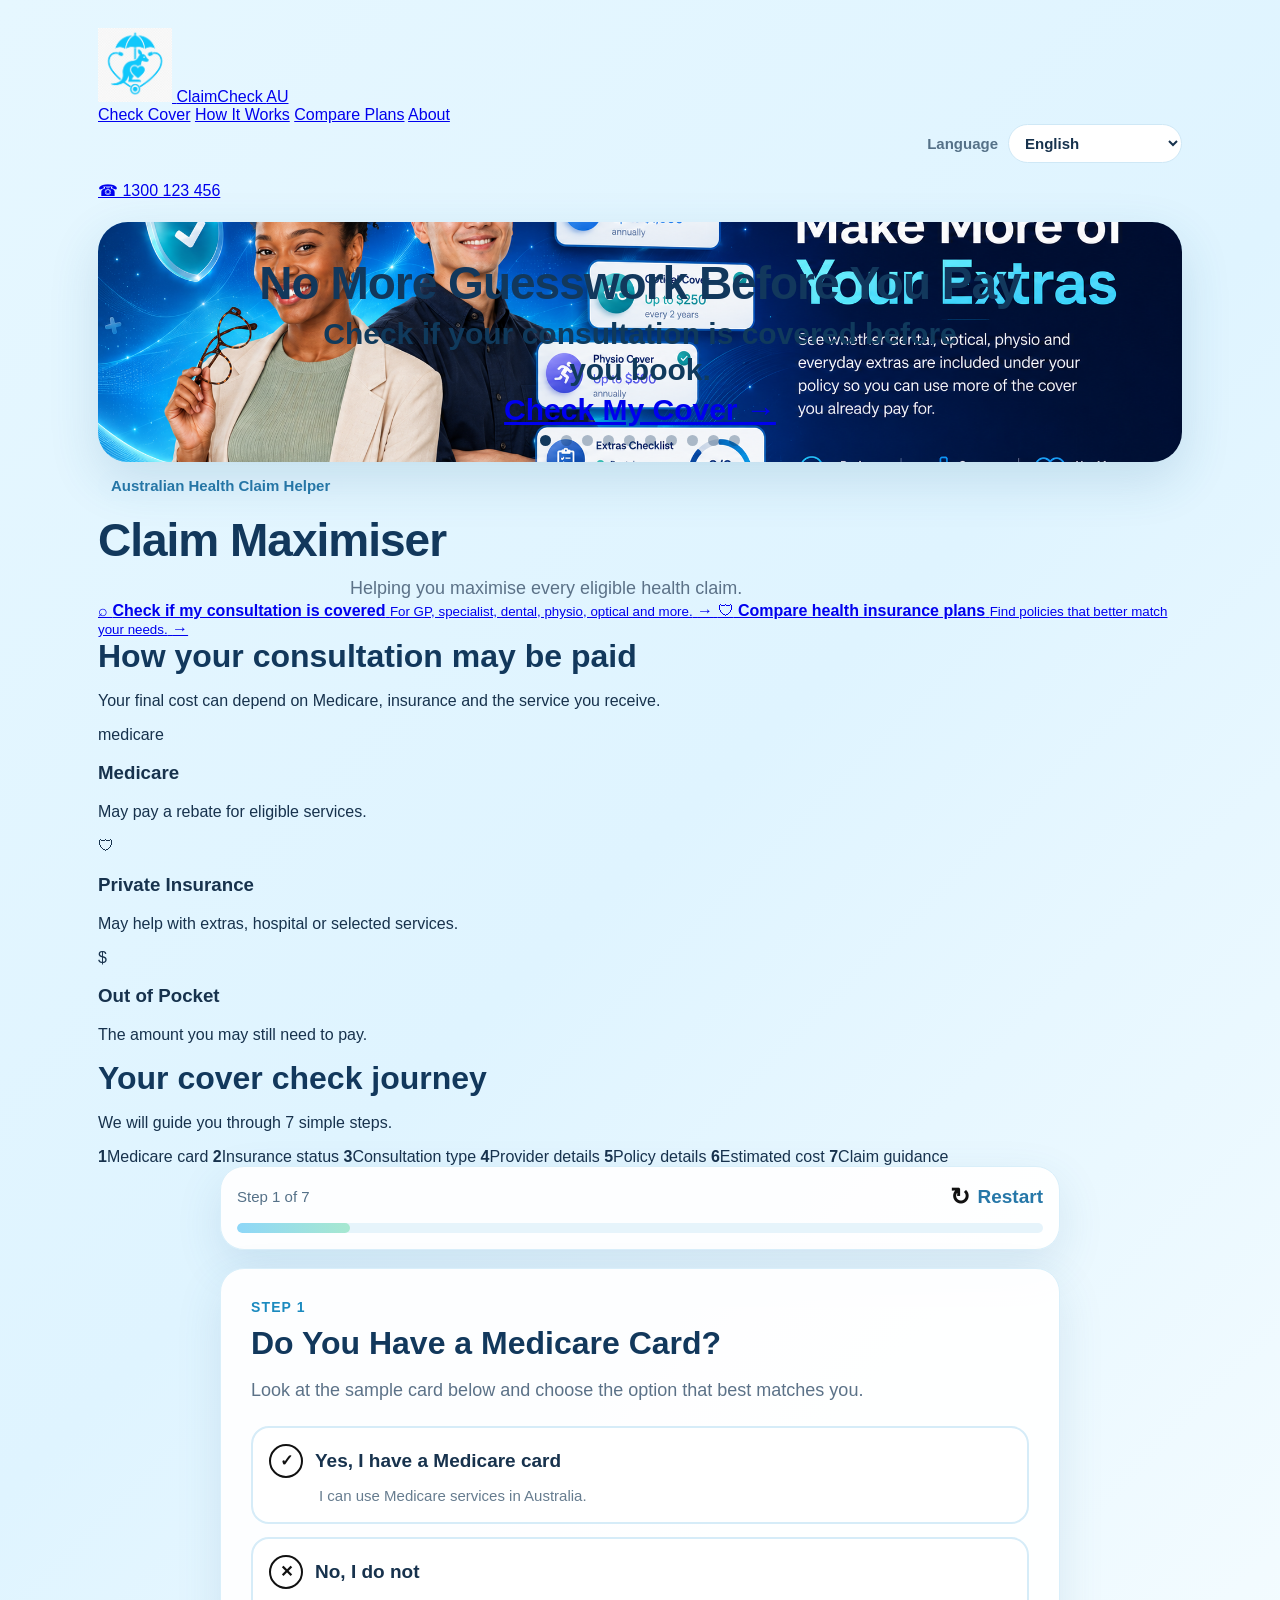
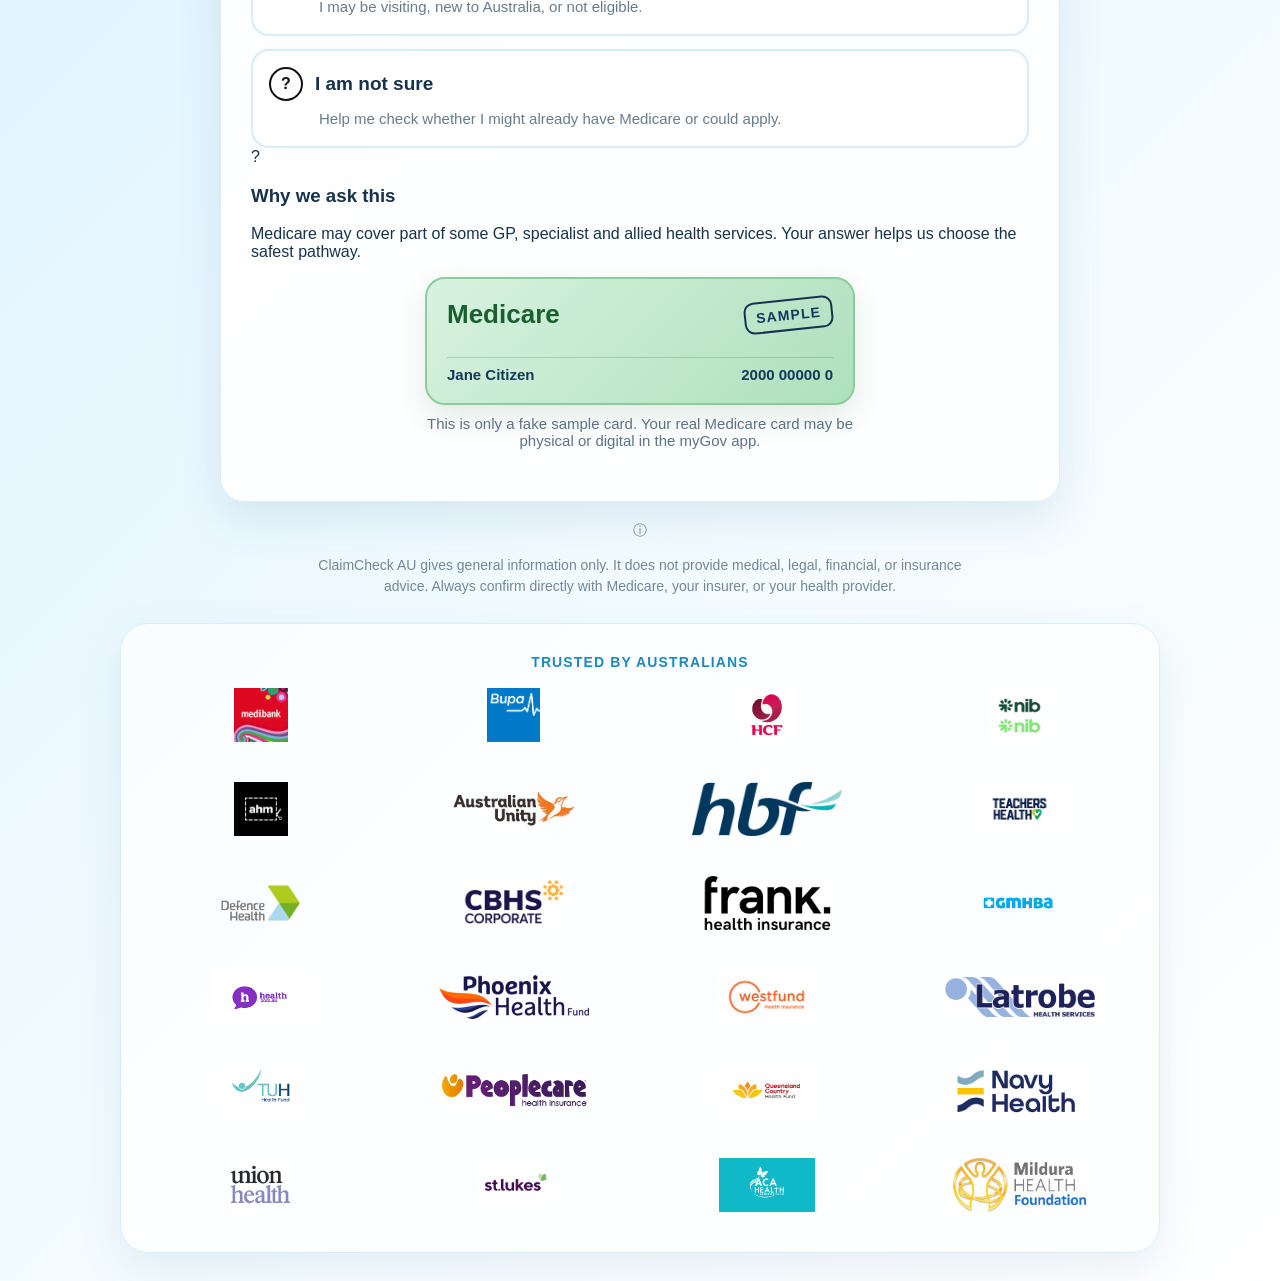
==== commit 28e5cfbc: "health-insurers logos" ====
--- a/index.html
+++ b/index.html
@@ -3,164 +3,264 @@
 <head>
   <meta charset="UTF-8" />
   <meta name="viewport" content="width=device-width, initial-scale=1.0" />
-
   <title>ClaimCheck AU</title>
 
-  <link rel="icon" type="image/png" href="assets/brand/favicon.png" />
+  <link rel="icon" type="image/png" href="assets/brand/favicon.png?v=4" />
+  <link rel="shortcut icon" type="image/png" href="assets/brand/favicon.png?v=4" />
+  <link rel="apple-touch-icon" href="assets/brand/favicon.png?v=4" />
   <link rel="stylesheet" href="style.css" />
 </head>
 
 <body>
+  <div id="googleTranslateElement" class="google-translate-holder notranslate" translate="no" aria-hidden="true"></div>
+
   <main class="app">
-    <section class="hero">
-      <div class="language-row notranslate" translate="no">
-        <label for="languageSelect" id="languageLabel">Language</label>
-        <select id="languageSelect" aria-label="Choose language">
-          <option value="en">English</option>
-          <option value="zh-CN">简体中文</option>
-          <option value="zh-TW">繁體中文</option>
-          <option value="ar">العربية</option>
-          <option value="tr">Türkçe</option>
-          <option value="hi">हिन्दी</option>
-          <option value="pa">ਪੰਜਾਬੀ</option>
-          <option value="ta">தமிழ்</option>
-          <option value="bn">বাংলা</option>
-          <option value="ur">اردو</option>
-          <option value="vi">Tiếng Việt</option>
-          <option value="fr">Français</option>
-          <option value="es">Español</option>
-          <option value="ja">日本語</option>
-          <option value="ko">한국어</option>
-          <option value="el">Ελληνικά</option>
-          <option value="it">Italiano</option>
-          <option value="de">Deutsch</option>
-          <option value="pt">Português</option>
-          <option value="id">Bahasa Indonesia</option>
-          <option value="ms">Bahasa Melayu</option>
-          <option value="th">ไทย</option>
-          <option value="tl">Filipino</option>
-          <option value="fa">فارسی</option>
-          <option value="ru">Русский</option>
-          <option value="pl">Polski</option>
-          <option value="uk">Українська</option>
-          <option value="ne">नेपाली</option>
-          <option value="gu">ગુજરાતી</option>
-          <option value="mr">मराठी</option>
-        </select>
-        <div id="googleTranslateElement" class="google-translate-holder notranslate" translate="no" aria-hidden="true"></div>
-      </div>
-
-      <div class="brand-line">
+    <header class="site-header">
+      <a class="site-brand notranslate" translate="no" href="#top" aria-label="ClaimCheck AU home">
+        <span class="brand-logo-fallback" aria-hidden="true">✓</span>
         <img
-          class="brand-logo notranslate"
+          class="brand-logo"
           src="assets/brand/claimcheck-logo.png"
           alt="ClaimCheck AU logo"
+          onload="this.previousElementSibling.style.display='none';"
           onerror="this.style.display='none';"
-          translate="no"
         />
-        <div class="brand-copy">
-          <p id="heroTag" class="tag">Australian Health Claim Helper</p>
-          <h1 class="notranslate" translate="no">ClaimCheck AU</h1>
-          <p id="heroSlogan" class="slogan">Claim Maximiser</p>
-          <p id="heroSubtext" class="subtext">
-            Helping you maximise every eligible health claim.
-          </p>
-        </div>
+        <span class="brand-name">ClaimCheck <span>AU</span></span>
+      </a>
+
+      <nav class="site-nav" aria-label="Main navigation">
+        <a href="#checker">Check Cover</a>
+        <a href="#paymentGuide">How It Works</a>
+        <a href="#insurers">Compare Plans</a>
+        <a href="#about">About</a>
+      </nav>
+
+      <div class="header-actions">
+        <div class="language-row notranslate" translate="no">
+          <label for="languageSelect" id="languageLabel">Language</label>
+          <select id="languageSelect" aria-label="Choose language">
+            <option value="en">English</option>
+            <option value="zh-CN">简体中文</option>
+            <option value="zh-TW">繁體中文</option>
+            <option value="ar">العربية</option>
+            <option value="tr">Türkçe</option>
+            <option value="hi">हिन्दी</option>
+            <option value="pa">ਪੰਜਾਬੀ</option>
+            <option value="ta">தமிழ்</option>
+            <option value="bn">বাংলা</option>
+            <option value="ur">اردو</option>
+            <option value="vi">Tiếng Việt</option>
+            <option value="fr">Français</option>
+            <option value="es">Español</option>
+            <option value="ja">日本語</option>
+            <option value="ko">한국어</option>
+            <option value="el">Ελληνικά</option>
+            <option value="it">Italiano</option>
+            <option value="de">Deutsch</option>
+            <option value="pt">Português</option>
+            <option value="id">Bahasa Indonesia</option>
+            <option value="ms">Bahasa Melayu</option>
+            <option value="th">ไทย</option>
+            <option value="tl">Filipino</option>
+            <option value="fa">فارسی</option>
+            <option value="ru">Русский</option>
+            <option value="pl">Polski</option>
+            <option value="uk">Українська</option>
+            <option value="ne">नेपाली</option>
+            <option value="gu">ગુજરાતી</option>
+            <option value="mr">मराठी</option>
+          </select>
+        </div>
+        <a class="phone-pill notranslate" translate="no" href="tel:1300123456">☎ 1300 123 456</a>
       </div>
-
-      <section class="banner-carousel" aria-label="ClaimCheck AU information banners">
-        <article class="banner-slide active">
-          <img src="assets/banners/banner-1.png" alt="ClaimCheck AU banner 1" onerror="this.classList.add('hidden');" />
-          <div class="banner-fallback">
-            <p>Check Medicare, private insurance, and visitor health options in one simple guide.</p>
-          </div>
-        </article>
-        <article class="banner-slide">
-          <img src="assets/banners/banner-2.png" alt="ClaimCheck AU banner 2" onerror="this.classList.add('hidden');" />
-          <div class="banner-fallback">
-            <p>Know the likely claim pathway before booking or paying for a health service.</p>
-          </div>
-        </article>
-        <article class="banner-slide">
-          <img src="assets/banners/banner-3.png" alt="ClaimCheck AU banner 3" onerror="this.classList.add('hidden');" />
-          <div class="banner-fallback">
-            <p>Built for clear, simple health claim guidance in Australia.</p>
-          </div>
-        </article>
+    </header>
+
+    <section id="top" class="hero-showcase" aria-label="ClaimCheck AU promotional banners">
+      <section class="banner-carousel" aria-label="Sliding website banners">
+        <article class="banner-slide active"><img src="assets/banners/banner-1.png" alt="ClaimCheck AU banner 1" onerror="this.classList.add('hidden');" /><div class="banner-fallback"><h1>No More Guesswork Before You Pay</h1><p>Check if your consultation is covered before you book.</p><a href="#checker" class="hero-cta">Check My Cover →</a></div></article>
+        <article class="banner-slide"><img src="assets/banners/banner-2.png" alt="ClaimCheck AU banner 2" onerror="this.classList.add('hidden');" /><div class="banner-fallback"><h1>Make More of Your Extras</h1><p>Check dental, optical, physio and everyday extras.</p><a href="#checker" class="hero-cta">Explore Extras Cover →</a></div></article>
+        <article class="banner-slide"><img src="assets/banners/banner-3.png" alt="ClaimCheck AU banner 3" onerror="this.classList.add('hidden');" /><div class="banner-fallback"><h1>Understand Senior Cover Clearly</h1><p>Clear explanations for Medicare, hospital cover and specialist support.</p><a href="#checker" class="hero-cta">Check Senior Cover →</a></div></article>
+        <article class="banner-slide"><img src="assets/banners/banner-4.png" alt="ClaimCheck AU banner 4" onerror="this.classList.add('hidden');" /><div class="banner-fallback"><h1>Family Cover That Fits Real Life</h1><p>Compare family policies side by side.</p><a href="#insurers" class="hero-cta">Compare Family Plans →</a></div></article>
+        <article class="banner-slide"><img src="assets/banners/banner-5.png" alt="ClaimCheck AU banner 5" onerror="this.classList.add('hidden');" /><div class="banner-fallback"><h1>Start Simple With Young Adult Cover</h1><p>Clear answers for first-time policy members.</p><a href="#insurers" class="hero-cta">Compare Starter Options →</a></div></article>
+        <article class="banner-slide"><img src="assets/banners/banner-6.png" alt="ClaimCheck AU banner 6" onerror="this.classList.add('hidden');" /><div class="banner-fallback"><h1>Check Before You Book</h1><p>Find out whether your consultation may be covered.</p><a href="#checker" class="hero-cta">Check My Cover →</a></div></article>
+        <article class="banner-slide"><img src="assets/banners/banner-7.png" alt="ClaimCheck AU banner 7" onerror="this.classList.add('hidden');" /><div class="banner-fallback"><h1>Support for Every Generation</h1><p>Compare cover for children, parents and seniors.</p><a href="#insurers" class="hero-cta">See Family Benefits →</a></div></article>
+        <article class="banner-slide"><img src="assets/banners/banner-8.png" alt="ClaimCheck AU banner 8" onerror="this.classList.add('hidden');" /><div class="banner-fallback"><h1>From Quote to Claim, We Make It Clear</h1><p>Understand cover and track your claim progress.</p><a href="#checker" class="hero-cta">Start With My Visit →</a></div></article>
+        <article class="banner-slide"><img src="assets/banners/banner-9.png" alt="ClaimCheck AU banner 9" onerror="this.classList.add('hidden');" /><div class="banner-fallback"><h1>Compare Policies Side by Side</h1><p>See how health funds differ on consultations, extras and costs.</p><a href="#insurers" class="hero-cta">Compare Plans Now →</a></div></article>
+        <article class="banner-slide"><img src="assets/banners/banner-10.png" alt="ClaimCheck AU banner 10" onerror="this.classList.add('hidden');" /><div class="banner-fallback"><h1>See Medicare and Private Cover Together</h1><p>Understand where Medicare ends and private cover begins.</p><a href="#checker" class="hero-cta">Understand My Costs →</a></div></article>
+
+        <a class="hero-click-layer" href="#checker" aria-label="Start checking my cover"></a>
+
         <div class="banner-dots notranslate" translate="no" aria-hidden="true">
           <button class="banner-dot active" type="button" data-slide="0"></button>
           <button class="banner-dot" type="button" data-slide="1"></button>
           <button class="banner-dot" type="button" data-slide="2"></button>
+          <button class="banner-dot" type="button" data-slide="3"></button>
+          <button class="banner-dot" type="button" data-slide="4"></button>
+          <button class="banner-dot" type="button" data-slide="5"></button>
+          <button class="banner-dot" type="button" data-slide="6"></button>
+          <button class="banner-dot" type="button" data-slide="7"></button>
+          <button class="banner-dot" type="button" data-slide="8"></button>
+          <button class="banner-dot" type="button" data-slide="9"></button>
         </div>
       </section>
     </section>
 
-    <section class="progress-card">
-      <div class="progress-top">
-        <span id="stepLabel">Step 1 of 7</span>
-        <button id="restartButton" class="text-button icon-button" type="button">
-          <span class="button-icon" aria-hidden="true">↻</span>
-          <span id="restartText">Restart</span>
-        </button>
-      </div>
-
-      <div class="progress-bar" aria-hidden="true">
-        <div id="progressFill"></div>
-      </div>
-    </section>
-
-    <section id="questionCard" class="card">
-      <p id="questionEyebrow" class="eyebrow">Step 1</p>
-      <h2 id="questionTitle">Do You Have a Medicare Card?</h2>
-      <p id="questionHelp">
-        Look at the sample card below and choose the option that best matches you.
-      </p>
-
-      <div id="questionVisual" class="question-visual hidden"></div>
-      <div id="answerButtons" class="answer-grid"></div>
-
-      <button id="backButton" class="secondary-button icon-button hidden" type="button">
-        <span class="button-icon" aria-hidden="true">←</span>
-        <span id="backText">Back</span>
-      </button>
-    </section>
-
-    <section id="resultCard" class="card result-card hidden"></section>
-
-
-    <section class="insurer-logo-wall" aria-label="Australian health insurer logo wall">
-      <p class="logo-wall-eyebrow">Supported Insurer Recognition</p>
-      <h2>Compare Major Australian Health Insurers</h2>
-      <p class="logo-wall-note">
-        Add insurer logos here so users can recognise their fund visually.
-      </p>
-      <div class="logo-wall-grid notranslate" translate="no">
-        <div class="wall-logo"><img src="assets/health-insurers/medibank.png" alt="Medibank logo" onerror="this.parentElement.classList.add('missing');" /><span>Medibank</span></div>
-        <div class="wall-logo"><img src="assets/health-insurers/bupa.png" alt="Bupa logo" onerror="this.parentElement.classList.add('missing');" /><span>Bupa</span></div>
-        <div class="wall-logo"><img src="assets/health-insurers/hcf.png" alt="HCF logo" onerror="this.parentElement.classList.add('missing');" /><span>HCF</span></div>
-        <div class="wall-logo"><img src="assets/health-insurers/nib.png" alt="nib logo" onerror="this.parentElement.classList.add('missing');" /><span>nib</span></div>
-        <div class="wall-logo"><img src="assets/health-insurers/ahm.png" alt="ahm logo" onerror="this.parentElement.classList.add('missing');" /><span>ahm</span></div>
-        <div class="wall-logo"><img src="assets/health-insurers/australian-unity.png" alt="Australian Unity logo" onerror="this.parentElement.classList.add('missing');" /><span>Australian Unity</span></div>
-        <div class="wall-logo"><img src="assets/health-insurers/hbf.png" alt="HBF logo" onerror="this.parentElement.classList.add('missing');" /><span>HBF</span></div>
-        <div class="wall-logo"><img src="assets/health-insurers/teachers-health.png" alt="Teachers Health logo" onerror="this.parentElement.classList.add('missing');" /><span>Teachers Health</span></div>
-        <div class="wall-logo"><img src="assets/health-insurers/defence-health.png" alt="Defence Health logo" onerror="this.parentElement.classList.add('missing');" /><span>Defence Health</span></div>
-        <div class="wall-logo"><img src="assets/health-insurers/cbhs.png" alt="CBHS logo" onerror="this.parentElement.classList.add('missing');" /><span>CBHS</span></div>
-        <div class="wall-logo"><img src="assets/health-insurers/frank.png" alt="Frank Health Insurance logo" onerror="this.parentElement.classList.add('missing');" /><span>Frank</span></div>
-        <div class="wall-logo"><img src="assets/health-insurers/gmhba.png" alt="GMHBA logo" onerror="this.parentElement.classList.add('missing');" /><span>GMHBA</span></div>
-        <div class="wall-logo"><img src="assets/health-insurers/health-com-au.png" alt="health.com.au logo" onerror="this.parentElement.classList.add('missing');" /><span>health.com.au</span></div>
-        <div class="wall-logo"><img src="assets/health-insurers/phoenix-health.png" alt="Phoenix Health logo" onerror="this.parentElement.classList.add('missing');" /><span>Phoenix Health</span></div>
-        <div class="wall-logo"><img src="assets/health-insurers/westfund.png" alt="Westfund logo" onerror="this.parentElement.classList.add('missing');" /><span>Westfund</span></div>
-        <div class="wall-logo"><img src="assets/health-insurers/latrobe-health.png" alt="Latrobe Health logo" onerror="this.parentElement.classList.add('missing');" /><span>Latrobe Health</span></div>
-      </div>
-    </section>
-
-    <section class="small-print">
-      <p id="smallPrintText">
-        ClaimCheck AU gives general information only. It does not provide medical,
-        legal, financial, or insurance advice. Always confirm directly with Medicare,
-        your insurer, or your health provider.
-      </p>
-    </section>
+    <div class="post-hero-content">
+      <section id="start" class="landing-choice first-step-only">
+        <div class="section-intro compact">
+          <p id="heroTag" class="tag">Choose Your Pathway</p>
+          <h1 id="heroSlogan" class="main-page-title">What would you like to check today?</h1>
+          <p id="heroSubtext" class="subtext">Start with a quick consultation check or compare plans that may better match your needs.</p>
+        </div>
+
+        <div class="choice-grid two-main-buttons">
+          <a class="choice-card primary-choice" href="#checker">
+            <span class="choice-icon" aria-hidden="true">⌕</span>
+            <span class="choice-content">
+              <strong>Check if my consultation is covered</strong>
+              <small>For GP, specialist, dental, physio, optical and more.</small>
+            </span>
+            <span class="choice-arrow" aria-hidden="true">→</span>
+          </a>
+
+          <a class="choice-card" href="#insurers">
+            <span class="choice-icon" aria-hidden="true">🛡</span>
+            <span class="choice-content">
+              <strong>Compare health insurance plans</strong>
+              <small>Find policies that better match your needs.</small>
+            </span>
+            <span class="choice-arrow" aria-hidden="true">→</span>
+          </a>
+        </div>
+      </section>
+
+      <section id="paymentGuide" class="payment-explainer first-step-only">
+        <div class="section-intro compact">
+          <h2>How your consultation may be paid</h2>
+          <p>Your final cost can depend on Medicare, insurance and the service you receive.</p>
+        </div>
+
+        <div class="payment-grid">
+          <article class="payment-card medicare-card-mini">
+            <span class="payment-icon">medicare</span>
+            <div>
+              <h3>Medicare</h3>
+              <p>May pay a rebate for eligible services.</p>
+            </div>
+          </article>
+          <article class="payment-card private-card-mini">
+            <span class="payment-icon">🛡</span>
+            <div>
+              <h3>Private Insurance</h3>
+              <p>May help with extras, hospital or selected services.</p>
+            </div>
+          </article>
+          <article class="payment-card oop-card-mini">
+            <span class="payment-icon">$</span>
+            <div>
+              <h3>Out of Pocket</h3>
+              <p>The amount you may still need to pay.</p>
+            </div>
+          </article>
+        </div>
+      </section>
+
+      <section class="journey-timeline first-step-only" aria-label="Your cover check journey">
+        <div class="section-intro compact">
+          <h2>Your cover check journey</h2>
+          <p>We will guide you through 7 simple steps.</p>
+        </div>
+        <div class="timeline-row">
+          <span><b>1</b>Medicare card</span>
+          <span><b>2</b>Insurance status</span>
+          <span><b>3</b>Consultation type</span>
+          <span><b>4</b>Provider details</span>
+          <span><b>5</b>Policy details</span>
+          <span><b>6</b>Estimated cost</span>
+          <span><b>7</b>Claim guidance</span>
+        </div>
+      </section>
+
+      <section id="checker" class="checker-shell">
+        <section class="progress-card">
+          <div class="progress-top">
+            <span id="stepLabel">Step 1 of 7</span>
+            <button id="restartButton" class="text-button icon-button" type="button">
+              <span class="button-icon" aria-hidden="true">↻</span>
+              <span id="restartText">Restart</span>
+            </button>
+          </div>
+          <div class="progress-bar" aria-hidden="true">
+            <div id="progressFill"></div>
+          </div>
+        </section>
+
+        <section id="questionCard" class="card question-card-shell">
+          <div class="question-main-panel">
+            <p id="questionEyebrow" class="eyebrow">Step 1</p>
+            <h2 id="questionTitle">Do You Have a Medicare Card?</h2>
+            <p id="questionHelp">Look at the sample card and choose the option that best matches you.</p>
+            <div id="answerButtons" class="answer-grid"></div>
+            <button id="backButton" class="secondary-button icon-button hidden" type="button">
+              <span class="button-icon" aria-hidden="true">←</span>
+              <span id="backText">Back</span>
+            </button>
+          </div>
+
+          <aside class="side-help-panel">
+            <div class="side-help-title">
+              <span aria-hidden="true">?</span>
+              <h3>Why we ask this</h3>
+            </div>
+            <p>Medicare may cover part of some GP, specialist and allied health services. Your answer helps us choose the safest pathway.</p>
+            <div id="questionVisual" class="question-visual hidden"></div>
+          </aside>
+        </section>
+
+        <section id="resultCard" class="card result-card hidden"></section>
+      </section>
+
+      <section id="about" class="small-print">
+        <div class="trust-card">
+          <span aria-hidden="true">ⓘ</span>
+          <p id="smallPrintText">
+            ClaimCheck AU gives general information only. It does not provide medical,
+            legal, financial, or insurance advice. Always confirm directly with Medicare,
+            your insurer, or your health provider.
+          </p>
+        </div>
+      </section>
+
+      <section id="insurers" class="insurer-logo-wall first-step-only" aria-label="Australian health insurer logo wall">
+        <p class="logo-wall-eyebrow">Trusted by Australians</p>
+        <div class="logo-wall-grid notranslate" translate="no">
+          <div class="wall-logo"><img src="assets/health-insurers/medibank.png" alt="Medibank logo" onerror="this.parentElement.classList.add('missing');" /><span>Medibank</span></div>
+          <div class="wall-logo"><img src="assets/health-insurers/bupa.png" alt="Bupa logo" onerror="this.parentElement.classList.add('missing');" /><span>Bupa</span></div>
+          <div class="wall-logo"><img src="assets/health-insurers/hcf.png" alt="HCF logo" onerror="this.parentElement.classList.add('missing');" /><span>HCF</span></div>
+          <div class="wall-logo"><img src="assets/health-insurers/nib.png" alt="nib logo" onerror="this.parentElement.classList.add('missing');" /><span>nib</span></div>
+          <div class="wall-logo"><img src="assets/health-insurers/ahm.png" alt="ahm logo" onerror="this.parentElement.classList.add('missing');" /><span>ahm</span></div>
+          <div class="wall-logo"><img src="assets/health-insurers/australian-unity.png" alt="Australian Unity logo" onerror="this.parentElement.classList.add('missing');" /><span>Australian Unity</span></div>
+          <div class="wall-logo"><img src="assets/health-insurers/hbf.png" alt="HBF logo" onerror="this.parentElement.classList.add('missing');" /><span>HBF</span></div>
+          <div class="wall-logo"><img src="assets/health-insurers/teachers-health.png" alt="Teachers Health logo" onerror="this.parentElement.classList.add('missing');" /><span>Teachers Health</span></div>
+          <div class="wall-logo"><img src="assets/health-insurers/defence-health.png" alt="Defence Health logo" onerror="this.parentElement.classList.add('missing');" /><span>Defence Health</span></div>
+          <div class="wall-logo"><img src="assets/health-insurers/cbhs.png" alt="CBHS logo" onerror="this.parentElement.classList.add('missing');" /><span>CBHS</span></div>
+          <div class="wall-logo"><img src="assets/health-insurers/frank.png" alt="Frank Health Insurance logo" onerror="this.parentElement.classList.add('missing');" /><span>Frank</span></div>
+          <div class="wall-logo"><img src="assets/health-insurers/gmhba.png" alt="GMHBA logo" onerror="this.parentElement.classList.add('missing');" /><span>GMHBA</span></div>
+          <div class="wall-logo"><img src="assets/health-insurers/health-com-au.png" alt="health.com.au logo" onerror="this.parentElement.classList.add('missing');" /><span>health.com.au</span></div>
+          <div class="wall-logo"><img src="assets/health-insurers/phoenix-health.png" alt="Phoenix Health logo" onerror="this.parentElement.classList.add('missing');" /><span>Phoenix Health</span></div>
+          <div class="wall-logo"><img src="assets/health-insurers/westfund.png" alt="Westfund logo" onerror="this.parentElement.classList.add('missing');" /><span>Westfund</span></div>
+          <div class="wall-logo"><img src="assets/health-insurers/latrobe-health.png" alt="Latrobe Health logo" onerror="this.parentElement.classList.add('missing');" /><span>Latrobe Health</span></div>
+          <div class="wall-logo"><img src="assets/health-insurers/tuh.png" alt="TUH logo" onerror="this.parentElement.classList.add('missing');" /><span>TUH</span></div>
+          <div class="wall-logo"><img src="assets/health-insurers/peoplecare.png" alt="Peoplecare logo" onerror="this.parentElement.classList.add('missing');" /><span>Peoplecare</span></div>
+          <div class="wall-logo"><img src="assets/health-insurers/queensland-country-health-fund.png" alt="Queensland Country Health Fund logo" onerror="this.parentElement.classList.add('missing');" /><span>Queensland Country Health Fund</span></div>
+          <div class="wall-logo"><img src="assets/health-insurers/navy-health.png" alt="Navy Health logo" onerror="this.parentElement.classList.add('missing');" /><span>Navy Health</span></div>
+          <div class="wall-logo"><img src="assets/health-insurers/union-health.png" alt="Union Health logo" onerror="this.parentElement.classList.add('missing');" /><span>Union Health</span></div>
+          <div class="wall-logo"><img src="assets/health-insurers/st-lukes-health.png" alt="St Lukes Health logo" onerror="this.parentElement.classList.add('missing');" /><span>St Lukes Health</span></div>
+          <div class="wall-logo"><img src="assets/health-insurers/aca-health.jpg" alt="ACA Health logo" onerror="this.parentElement.classList.add('missing');" /><span>ACA Health</span></div>
+          <div class="wall-logo"><img src="assets/health-insurers/mildura-health-fund.jpg" alt="Mildura Health Fund logo" onerror="this.parentElement.classList.add('missing');" /><span>Mildura Health Fund</span></div>
+        </div>
+      </section>
+    </div>
   </main>
 
   <script src="script.js"></script>
